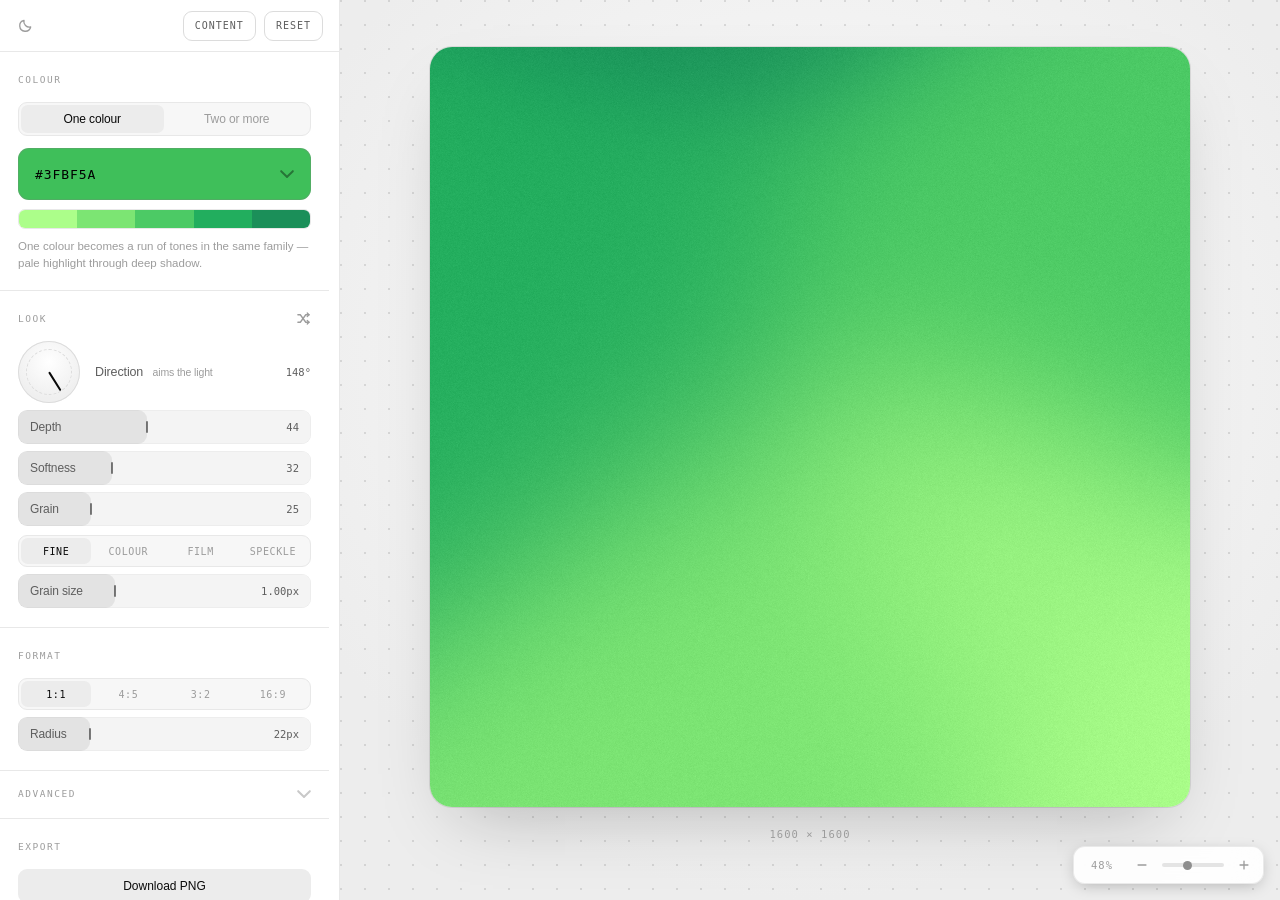
==== index.html @ c0a4ef9d "Add Gradient Studio v5, serve it from the site root DialKit-style control rows: label, value and tra" ====
<!doctype html>
<html lang="en">
<head>
<meta charset="utf-8">
<meta name="viewport" content="width=device-width, initial-scale=1.0">
<title>Gradient Studio</title>
<!-- the site root always opens the current build; the versioned files stay
     reachable by their own names so older links keep working -->
<link rel="canonical" href="./gradient-studio-v5.html">
<meta http-equiv="refresh" content="0; url=./gradient-studio-v5.html">
<script>location.replace('./gradient-studio-v5.html');</script>
<style>
  html,body{height:100%;margin:0;background:#060606;color:#8A8A8A;
    font:13px/1.5 ui-monospace,SFMono-Regular,Menlo,monospace}
  div{height:100%;display:flex;align-items:center;justify-content:center}
  a{color:#EDEDED}
</style>
</head>
<body>
  <div><p>Opening Gradient Studio — <a href="./gradient-studio-v5.html">continue</a></p></div>
</body>
</html>
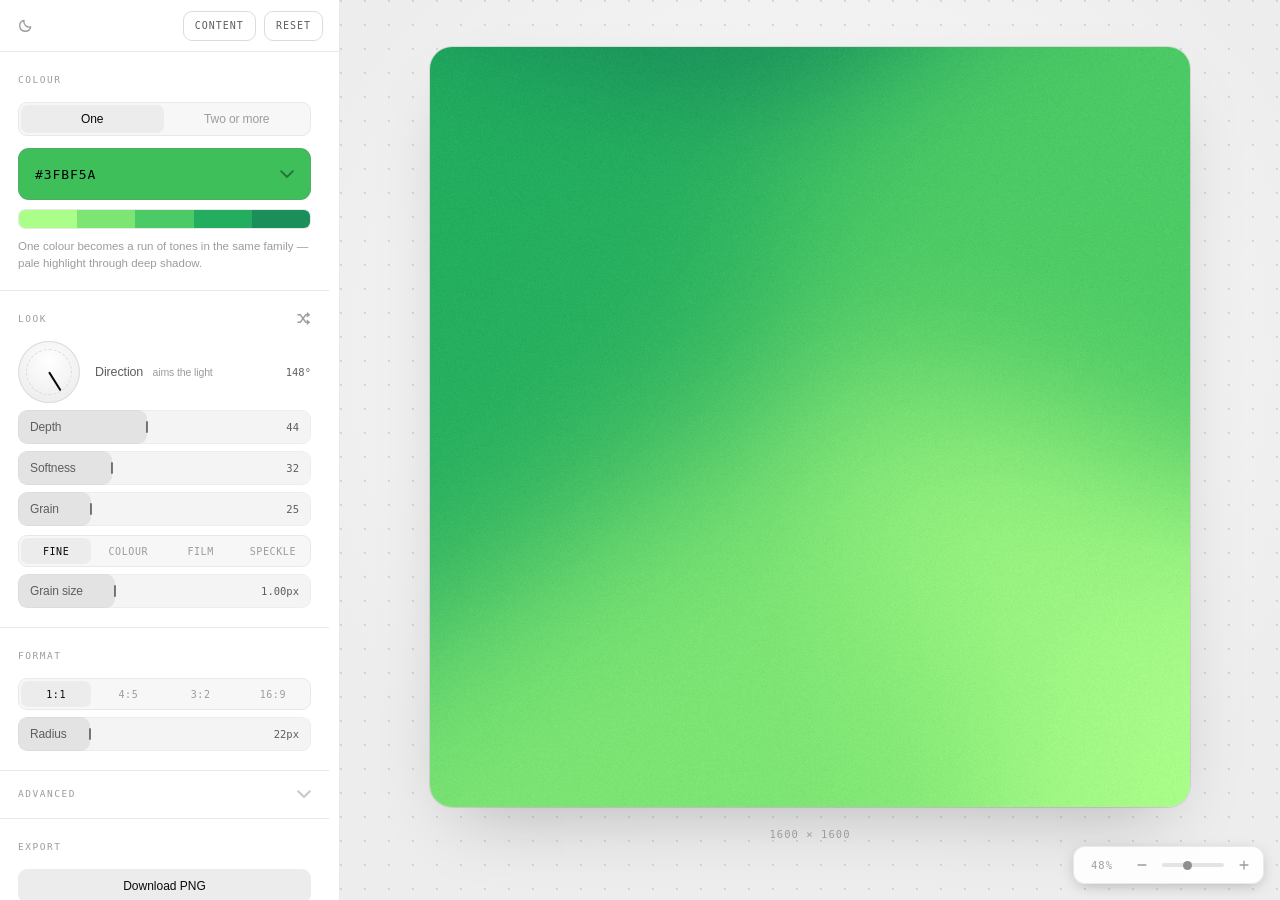
==== commit 259e6637: "Update Gradient Studio v5: smoother highlight, shorter labels The highlight colour now blends betwee" ====
--- a/index.html
+++ b/index.html
@@ -3,20 +3,1339 @@
 <head>
 <meta charset="utf-8">
 <meta name="viewport" content="width=device-width, initial-scale=1.0">
-<title>Gradient Studio</title>
-<!-- the site root always opens the current build; the versioned files stay
-     reachable by their own names so older links keep working -->
-<link rel="canonical" href="./gradient-studio-v5.html">
-<meta http-equiv="refresh" content="0; url=./gradient-studio-v5.html">
-<script>location.replace('./gradient-studio-v5.html');</script>
+<title>Gradient Studio v5</title>
 <style>
-  html,body{height:100%;margin:0;background:#060606;color:#8A8A8A;
-    font:13px/1.5 ui-monospace,SFMono-Regular,Menlo,monospace}
-  div{height:100%;display:flex;align-items:center;justify-content:center}
-  a{color:#EDEDED}
+@font-face { font-family: "Geist Mono"; src: url("fonts/geist-mono-latin-wght-normal.woff2") format("woff2"); font-weight: 100 900; font-style: normal; font-display: swap; }
+
+:root{
+  --bg:#060606; --panel:#0C0C0C; --panel-2:#111; --line:#1C1C1C; --line-2:#262626;
+  --ink:#EDEDED; --ink-2:#8A8A8A; --ink-3:#5A5A5A;
+  --hover:#151515; --seg-on:#232323; --sunk:#0E0E0E;
+  --track:#1E1E1E; --track-fill:#4A4A4A; --track-fill-hi:#666;
+  --stage:radial-gradient(60% 60% at 50% 40%,#0A0A0A,#060606);
+  --card-ring:rgba(255,255,255,.05); --card-shadow:0 40px 90px -30px rgba(0,0,0,.9);
+  --dial:radial-gradient(circle at 50% 34%,#191919,#0E0E0E 70%);
+  /* filled control rows — the whole row is the track */
+  --row:rgba(255,255,255,.045); --row-line:rgba(255,255,255,.06);
+  --row-fill:rgba(255,255,255,.085); --row-fill-hi:rgba(255,255,255,.125);
+  --row-tick:rgba(255,255,255,.55); --row-tick-hi:rgba(255,255,255,.78);
+  --dot:rgba(255,255,255,.075);
+  --pill:rgba(16,16,16,.82); --pill-line:rgba(255,255,255,.09);
+  --mono:"Geist Mono", ui-monospace, SFMono-Regular, Menlo, monospace;
+  --sans:-apple-system, BlinkMacSystemFont, "Inter", "Helvetica Neue", Arial, sans-serif;
+  --rail:340px;
+}
+:root[data-theme="light"]{
+  --bg:#F1F1F1; --panel:#FFF; --panel-2:#F7F7F7; --line:#E8E8E8; --line-2:#DCDCDC;
+  --ink:#0A0A0A; --ink-2:#5E5E5E; --ink-3:#9C9C9C;
+  --hover:#F2F2F2; --seg-on:#ECECEC; --sunk:#F7F7F7;
+  --track:#E4E4E4; --track-fill:#B4B4B4; --track-fill-hi:#8E8E8E;
+  --stage:radial-gradient(60% 60% at 50% 40%,#FBFBFB,#EDEDED);
+  --card-ring:rgba(0,0,0,.09); --card-shadow:0 30px 70px -28px rgba(0,0,0,.26);
+  --dial:radial-gradient(circle at 50% 34%,#FFF,#EFEFEF 70%);
+  --row:rgba(0,0,0,.045); --row-line:rgba(0,0,0,.055);
+  --row-fill:rgba(0,0,0,.07); --row-fill-hi:rgba(0,0,0,.10);
+  --row-tick:rgba(0,0,0,.5); --row-tick-hi:rgba(0,0,0,.72);
+  --dot:rgba(0,0,0,.11);
+  --pill:rgba(255,255,255,.9); --pill-line:rgba(0,0,0,.08);
+}
+*,*::before,*::after{box-sizing:border-box;margin:0;padding:0}
+html,body{height:100%}
+body{background:var(--bg);color:var(--ink);font-family:var(--sans);-webkit-font-smoothing:antialiased;overflow:hidden}
+button{font:inherit;color:inherit;background:none;border:none;cursor:pointer}
+input{font:inherit;color:inherit;background:none;border:none;outline:none}
+.off{display:none !important}
+
+.app{display:grid;grid-template-columns:var(--rail) 1fr;height:100vh}
+
+/* ── rail ── */
+.rail{background:var(--panel);border-right:1px solid var(--line);display:flex;flex-direction:column;min-height:0}
+/* the header is the utility bar: theme at the leading edge, actions at the
+   trailing one. Left padding is short by the icon button's own inset so the
+   glyph optically lines up with the 18px of the group headers below. */
+.rail-head{height:52px;flex:none;padding:0 16px 0 12px;border-bottom:1px solid var(--line);
+  display:flex;align-items:center;justify-content:space-between;gap:8px}
+.headacts{display:flex;align-items:center;gap:8px}
+/* the gutter is reserved whether or not the bar is there, so opening a picker
+   cannot resize the rail underneath the controls */
+.rail-body{overflow-y:auto;flex:1;min-height:0;scrollbar-gutter:stable;
+  scrollbar-width:thin;scrollbar-color:var(--line-2) transparent}
+.rail-body::-webkit-scrollbar{width:8px}
+.rail-body::-webkit-scrollbar-thumb{background:var(--line);border-radius:8px;border:2px solid var(--panel)}
+
+section.grp{border-bottom:1px solid var(--line);padding:17px 18px 19px}
+.grp-h{
+  font-family:var(--mono);font-size:9.5px;letter-spacing:.16em;text-transform:uppercase;color:var(--ink-3);
+  margin-bottom:13px;display:flex;align-items:center;justify-content:space-between;min-height:20px;
+}
+.hint{font-size:11.5px;line-height:1.45;color:var(--ink-3);margin-top:9px}
+
+.iconbtn{
+  width:26px;height:26px;border-radius:7px;display:grid;place-items:center;color:var(--ink-3);
+  transition:.15s;margin:-4px -5px -4px 0;
+}
+.iconbtn:hover{color:var(--ink);background:var(--hover)}
+.iconbtn svg{width:15px;height:15px}
+
+/* ── segmented ── */
+.seg{display:flex;background:var(--sunk);border:1px solid var(--line);border-radius:9px;padding:2px;gap:2px}
+.seg button{flex:1;height:28px;border-radius:7px;font-size:12px;color:var(--ink-3);transition:.14s;letter-spacing:-.01em}
+.seg button:hover{color:var(--ink-2)}
+.seg button[aria-pressed="true"]{background:var(--seg-on);color:var(--ink)}
+.seg.mono button{font-family:var(--mono);font-size:10px;letter-spacing:.06em;text-transform:uppercase;height:26px}
+
+/* ── colour tile + inline picker ── */
+.tiles{display:flex;flex-direction:column;gap:7px}
+.tilewrap{display:flex;flex-direction:column}
+.tile{
+  position:relative;height:52px;border-radius:11px;display:flex;align-items:center;
+  padding:0 8px 0 14px;gap:6px;cursor:pointer;
+  box-shadow:inset 0 0 0 1px rgba(127,127,127,.28);
+  transition:box-shadow .15s;
+}
+.tile:hover{box-shadow:inset 0 0 0 1px rgba(127,127,127,.55)}
+.tile input.hex{
+  font-family:var(--mono);font-size:13px;letter-spacing:.07em;text-transform:uppercase;
+  width:70px;flex:none;cursor:text;padding:4px 3px;border-radius:5px;
+}
+.tile input.hex:focus{background:rgba(127,127,127,.22)}
+.tile .spacer{flex:1;min-width:0;align-self:stretch}
+/* shared toggle: two bars that read as a chevron closed, a dash open */
+.chev{position:relative;width:20px;height:20px;flex:none;opacity:.55;transition:opacity .15s;pointer-events:none}
+.chev span{
+  display:block;position:absolute;top:9px;left:5px;width:10px;height:2px;
+  background:currentColor;border-radius:2px;
+  transition:transform .35s cubic-bezier(0.16,1,0.3,1), opacity .25s ease;
+}
+.chev span:nth-child(1){transform:translateX(-3px) rotate(45deg)}
+.chev span:nth-child(2){transform:translateX(3px) rotate(-45deg)}
+/* on a saturated chip the marker only needs to be found, not read — it sits
+   further in from the edge and carries less contrast than the one in the rail */
+.tile .chev{opacity:.38;margin-right:6px}
+.tile:hover .chev{opacity:.62}
+.advhead:hover .chev{opacity:.9}
+.tilewrap.open .chev span:nth-child(1),
+.advhead[aria-expanded="true"] .chev span:nth-child(1){transform:translateX(-3px) rotate(0deg)}
+.tilewrap.open .chev span:nth-child(2),
+.advhead[aria-expanded="true"] .chev span:nth-child(2){transform:translateX(3px) rotate(0deg)}
+.tile .kill{width:26px;height:26px;border-radius:7px;display:grid;place-items:center;font-size:15px;line-height:1;opacity:0;transition:.14s;background:rgba(0,0,0,.14)}
+.tile:hover .kill{opacity:.55}
+.tile .kill:hover{opacity:1;background:rgba(0,0,0,.3)}
+.tile.solo .kill{display:none}
+
+/* the panel slides down out from under the tile as the row opens */
+.pickwrap{display:grid;grid-template-rows:0fr;transition:grid-template-rows .28s cubic-bezier(.33,1,.68,1),margin-top .28s cubic-bezier(.33,1,.68,1)}
+.tilewrap.open .pickwrap{grid-template-rows:1fr;margin-top:3px}
+.pick{overflow:hidden;min-height:0}
+.pickinner{
+  border:1px solid var(--line);border-radius:11px;background:var(--sunk);padding:10px;
+  display:flex;flex-direction:column;gap:10px;
+  transform:translateY(-24px);opacity:0;
+  transition:transform .28s cubic-bezier(.33,1,.68,1),opacity .2s ease;
+}
+.tilewrap.open .pickinner{transform:translateY(0);opacity:1}
+.pad{position:relative;width:100%;height:112px;border-radius:8px;cursor:crosshair;touch-action:none;
+  box-shadow:inset 0 0 0 1px rgba(127,127,127,.2)}
+.pad .dot,.hue .dot{
+  position:absolute;width:13px;height:13px;border-radius:50%;pointer-events:none;
+  border:2px solid #fff;box-shadow:0 0 0 1px rgba(0,0,0,.45),0 1px 3px rgba(0,0,0,.4);
+  transform:translate(-50%,-50%);
+}
+.hue{position:relative;height:14px;border-radius:999px;cursor:ew-resize;touch-action:none;
+  box-shadow:inset 0 0 0 1px rgba(127,127,127,.25);
+  background:linear-gradient(to right,#F00,#FF0,#0F0,#0FF,#00F,#F0F,#F00)}
+.hue .dot{top:50%}
+.pickfoot{display:flex;gap:6px;align-items:center}
+.fld{
+  flex:1;min-width:0;display:flex;align-items:center;gap:4px;height:30px;padding:0 7px;
+  border:1px solid var(--line-2);border-radius:8px;background:var(--panel);
+  transition:border-color .15s,background .15s;cursor:text;
+}
+.fld:hover{border-color:var(--ink-3)}
+.fld:focus-within{border-color:var(--ink-2);background:var(--panel)}
+.fld b{font-family:var(--mono);font-size:9.5px;font-weight:400;color:var(--ink-3);flex:none}
+.fld input{font-family:var(--mono);font-size:11px;width:100%;min-width:0;text-align:right;font-variant-numeric:tabular-nums}
+.fld i{font-style:normal;font-family:var(--mono);font-size:9.5px;color:var(--ink-3);flex:none}
+.pickfoot .eyedrop{width:30px;height:30px;flex:none;border-radius:8px;border:1px solid var(--line-2);
+  display:grid;place-items:center;color:var(--ink-2);transition:.15s}
+.pickfoot .eyedrop:hover{color:var(--ink);background:var(--hover);border-color:var(--ink-3)}
+.pickfoot .eyedrop svg{width:15px;height:15px}
+
+.addbtn{height:38px;border-radius:10px;border:1px dashed var(--line-2);color:var(--ink-3);font-size:12px;transition:.15s;margin-top:7px;width:100%}
+.addbtn:hover{color:var(--ink);border-color:var(--ink-3);background:var(--hover)}
+.ramp{display:flex;height:20px;border-radius:7px;overflow:hidden;margin-top:9px;border:1px solid var(--line)}
+.ramp div{flex:1}
+
+/* label + value + track collapsed into one row: the whole row is the handle,
+   so the value is scrubbed wherever the pointer happens to land */
+.ctl{position:relative;display:flex;align-items:center;height:34px;margin-top:7px;
+  border-radius:9px;overflow:hidden;background:var(--row);
+  box-shadow:inset 0 0 0 .5px var(--row-line);
+  cursor:grab;user-select:none;touch-action:none;transition:background .15s}
+.ctl:active{cursor:grabbing}
+.ctl:focus-visible{outline:none;box-shadow:inset 0 0 0 1px var(--ink-3)}
+.ctl .fill{position:absolute;left:0;top:0;height:100%;border-radius:9px;
+  background:var(--row-fill);transition:background .15s}
+.ctl:hover .fill{background:var(--row-fill-hi)}
+/* the tick rides the leading edge of the fill but never leaves the row, so a
+   value sitting at either limit still reads as a position rather than absence */
+.ctl .tick{position:absolute;top:50%;width:2px;height:12px;border-radius:2px;
+  background:var(--row-tick);transform:translate(-50%,-50%);transition:background .15s}
+.ctl:hover .tick{background:var(--row-tick-hi)}
+.ctl .lab{position:absolute;inset:0;display:flex;align-items:center;justify-content:space-between;
+  gap:10px;padding:0 12px;pointer-events:none}
+.ctl-lab{font-size:12px;color:var(--ink-2);letter-spacing:-.01em;flex:1;min-width:0;
+  white-space:nowrap;overflow:hidden;text-overflow:ellipsis;transition:color .15s}
+.ctl:hover .ctl-lab{color:var(--ink)}
+.ctl-lab em{font-style:normal;font-size:10.5px;color:var(--ink-3);margin-left:6px}
+.ctl-val{font-family:var(--mono);font-size:10.5px;color:var(--ink-2);
+  font-variant-numeric:tabular-nums;flex:none;transition:color .15s}
+.ctl:hover .ctl-val{color:var(--ink)}
+
+/* the direction dial keeps a label row above it — same type, no track */
+.ctl-top{display:flex;justify-content:space-between;align-items:baseline;margin-bottom:6px;gap:10px}
+.dialmeta .ctl-lab{font-size:12.5px}
+
+/* ── dial ── */
+.dialrow{display:flex;gap:15px;align-items:center}
+.dial{width:62px;height:62px;flex:none;border-radius:50%;position:relative;cursor:grab;touch-action:none;
+  background:var(--dial);box-shadow:inset 0 0 0 1px var(--line-2)}
+.dial:active{cursor:grabbing}
+.dial .ind{position:absolute;left:50%;top:50%;width:2px;height:22px;background:var(--ink);border-radius:2px;transform-origin:50% 100%;margin-left:-1px;margin-top:-22px}
+.dial::after{content:"";position:absolute;inset:8px;border-radius:50%;border:1px dashed var(--line-2)}
+.dialmeta{flex:1;min-width:0}
+
+.btn{font-size:12px;height:34px;padding:0 13px;border-radius:9px;border:1px solid var(--line-2);
+  color:var(--ink-2);display:inline-flex;align-items:center;justify-content:center;gap:7px;transition:.15s}
+.btn:hover{color:var(--ink);border-color:var(--ink-3);background:var(--hover)}
+.btn.mono{font-family:var(--mono);font-size:10px;letter-spacing:.1em;text-transform:uppercase;height:30px;padding:0 11px}
+.btn.full{width:100%}
+.btn.primary{background:var(--seg-on);color:var(--ink);border-color:transparent}
+.btn.primary:hover{background:var(--line-2)}
+
+.advhead{display:flex;align-items:center;justify-content:space-between;width:100%;
+  font-family:var(--mono);font-size:9.5px;letter-spacing:.16em;text-transform:uppercase;color:var(--ink-3)}
+.advhead:hover{color:var(--ink-2)}
+.advhead .chev{margin:-6px -3px -6px 0}
+
+.seedrow{display:flex;gap:6px;margin-top:16px;align-items:center}
+.seedbox{flex:1;height:30px;border:1px solid var(--line);background:var(--sunk);border-radius:8px;display:flex;align-items:center;padding:0 10px;gap:8px}
+.seedbox label{font-family:var(--mono);font-size:9.5px;letter-spacing:.12em;color:var(--ink-3)}
+.seedbox input{font-family:var(--mono);font-size:11px;width:100%;min-width:0;font-variant-numeric:tabular-nums}
+.exportgrid{display:grid;grid-template-columns:1fr 1fr;gap:6px;margin-top:6px}
+
+/* ── stage ── */
+.stage{position:relative;display:flex;flex-direction:column;min-width:0;min-height:0}
+/* margin:auto centres the card while it fits and collapses to zero once it
+   doesn't — justify-content:center would strand the overflow out of reach */
+/* dot grid over the stage wash: it gives the card something to sit on, so a
+   pale gradient no longer floats in an empty field */
+.canvaswrap{flex:1;min-height:0;display:flex;overflow:auto;padding:36px 44px 44px;
+  background-image:radial-gradient(circle at 1px 1px,var(--dot) 1.4px,transparent 0),var(--stage);
+  background-size:24px 24px,auto}
+.canvasinner{margin:auto;display:flex;flex-direction:column;align-items:center;gap:16px}
+/* the hand only appears once there is somewhere to drag to */
+.canvaswrap.pannable{cursor:grab}
+.canvaswrap.grabbing{cursor:grabbing;user-select:none}
+.card{position:relative;container-type:inline-size;overflow:hidden;box-shadow:var(--card-shadow),0 0 0 1px var(--card-ring)}
+.card canvas{display:block;width:100%;height:100%}
+
+.sizebar{display:flex;align-items:center;gap:2px;height:22px}
+.sizedot{font-family:var(--mono);font-size:10.5px;color:var(--ink-3);opacity:.5}
+#zoomLab{cursor:pointer}
+.sizelab{
+  position:relative;font-family:var(--mono);font-size:10.5px;letter-spacing:.1em;color:var(--ink-3);
+  font-variant-numeric:tabular-nums;cursor:text;padding:3px 8px;border-radius:6px;user-select:none;
+  transition:color .15s,background .15s;
+}
+.sizelab:hover{color:var(--ink-2);background:var(--hover)}
+.sizelab::after{
+  content:attr(data-tip);position:absolute;left:50%;top:calc(100% + 7px);
+  transform:translateX(-50%) translateY(-4px);
+  background:var(--panel);border:1px solid var(--line-2);color:var(--ink-2);
+  font-size:9.5px;letter-spacing:.08em;text-transform:uppercase;white-space:nowrap;
+  padding:5px 9px;border-radius:7px;box-shadow:0 6px 18px rgba(0,0,0,.25);
+  opacity:0;pointer-events:none;transition:.16s;
+}
+.sizelab:hover::after{opacity:1;transform:translateX(-50%) translateY(0)}
+.sizeinput{
+  font-family:var(--mono);font-size:10.5px;letter-spacing:.1em;color:var(--ink);text-align:center;
+  background:var(--panel);border:1px solid var(--line-2);border-radius:6px;padding:3px 8px;width:150px;
+}
+/* tooltips on the pill open upward — below is off the bottom of the stage */
+.sizelab.up::after{top:auto;bottom:calc(100% + 7px);transform:translateX(-50%) translateY(4px)}
+.sizelab.up:hover::after{transform:translateX(-50%) translateY(0)}
+
+/* ── zoom pill ── */
+.zoombar{
+  position:absolute;right:16px;bottom:16px;z-index:10;
+  display:flex;align-items:center;gap:3px;height:38px;padding:0 5px;
+  border-radius:12px;border:1px solid var(--pill-line);background:var(--pill);
+  backdrop-filter:blur(14px);-webkit-backdrop-filter:blur(14px);
+  box-shadow:0 4px 16px -4px rgba(0,0,0,.28);
+}
+.zoombar button{
+  width:28px;height:28px;border-radius:8px;display:grid;place-items:center;
+  color:var(--ink-3);transition:.14s;
+}
+.zoombar button:hover{color:var(--ink);background:var(--hover)}
+.zoombar button svg{width:14px;height:14px}
+.zrange{
+  -webkit-appearance:none;appearance:none;width:62px;height:4px;margin:0 3px;
+  border-radius:999px;background:var(--track);cursor:pointer;
+}
+.zrange::-webkit-slider-thumb{-webkit-appearance:none;appearance:none;
+  width:9px;height:9px;border-radius:50%;background:var(--track-fill-hi);border:none;cursor:grab}
+.zrange:hover::-webkit-slider-thumb{background:var(--ink-2)}
+.zrange::-moz-range-thumb{width:9px;height:9px;border-radius:50%;
+  background:var(--track-fill-hi);border:none;cursor:grab}
+.zrange:hover::-moz-range-thumb{background:var(--ink-2)}
+.zoombar .sizelab{min-width:46px;text-align:center}
+
+.overlay{position:absolute;inset:0;padding:7.4%;display:flex;flex-direction:column;color:#000}
+.ov-eyebrow{font-size:clamp(9px,1.5cqw,15px);letter-spacing:.06em;text-transform:uppercase;font-weight:500}
+.ov-head{font-size:clamp(18px,4.3cqw,44px);line-height:1.09;letter-spacing:-.02em;font-weight:600;margin-top:.7em;max-width:88%}
+.ov-btn{margin-top:1.1em;align-self:flex-start;background:#000;color:#fff;border-radius:999px;padding:.62em 1.15em;font-size:clamp(11px,2.1cqw,21px);font-weight:600}
+.ov-glyph{margin-top:auto;width:16%;aspect-ratio:1}
+.ov-glyph svg{width:100%;height:100%;display:block}
+[contenteditable]{outline:none}
+[contenteditable]:focus{box-shadow:0 0 0 2px rgba(0,0,0,.25);border-radius:3px}
+
+.toast{position:fixed;bottom:22px;left:50%;transform:translateX(-50%) translateY(14px);
+  background:var(--panel);border:1px solid var(--line-2);color:var(--ink);font-family:var(--mono);font-size:10.5px;
+  letter-spacing:.06em;text-transform:uppercase;padding:9px 15px;border-radius:9px;opacity:0;
+  pointer-events:none;transition:.22s;z-index:50;box-shadow:0 8px 24px rgba(0,0,0,.3)}
+.toast.on{opacity:1;transform:translateX(-50%) translateY(0)}
 </style>
 </head>
 <body>
-  <div><p>Opening Gradient Studio — <a href="./gradient-studio-v5.html">continue</a></p></div>
+<div class="app">
+
+  <aside class="rail">
+    <div class="rail-head">
+      <button class="iconbtn" id="themeBtn" title="Light / dark" aria-label="Toggle theme"></button>
+      <div class="headacts">
+        <button class="btn mono" id="toggleContent" aria-pressed="false">Content</button>
+        <button class="btn mono" id="reset">Reset</button>
+      </div>
+    </div>
+
+    <div class="rail-body">
+
+      <section class="grp">
+        <div class="grp-h"><span>Colour</span></div>
+        <div class="seg" id="modeSeg">
+          <button data-v="single"   aria-pressed="true">One</button>
+          <button data-v="multi"    aria-pressed="false">Two or more</button>
+        </div>
+        <div class="tiles" style="margin-top:12px" id="tileHost"></div>
+        <button class="addbtn off" id="addColor">+ Add colour</button>
+        <div class="ramp off" id="ramp"></div>
+        <div class="hint" id="modeHint"></div>
+      </section>
+
+      <section class="grp">
+        <div class="grp-h">
+          <span>Look</span>
+          <button class="iconbtn" id="shuffle"
+            title="Shuffle — randomises the direction angle and the advanced arrangement settings only (scatter, highlight, distortion, seed). Your colours, depth, softness and grain are left alone. — R"
+            aria-label="Shuffle direction and advanced arrangement settings">
+            <svg viewBox="0 0 16 16" fill="none" stroke="currentColor" stroke-width="1.4" stroke-linecap="round" stroke-linejoin="round">
+              <path d="M2 4h2.6l5.8 8H14"/><path d="M2 12h2.6l5.8-8H14"/>
+              <path d="M12 2.2 13.8 4 12 5.8"/><path d="M12 10.2 13.8 12 12 13.8"/>
+            </svg>
+          </button>
+        </div>
+        <div class="dialrow">
+          <div class="dial" id="dial" tabindex="0" role="slider" aria-label="Direction" aria-valuemin="0" aria-valuemax="359"><div class="ind"></div></div>
+          <div class="dialmeta">
+            <div class="ctl-top" style="margin-bottom:0">
+              <span class="ctl-lab">Direction <em>aims the light</em></span>
+              <span class="ctl-val" id="angleVal"></span>
+            </div>
+          </div>
+        </div>
+        <div id="ctlLook"></div>
+        <div class="seg mono" id="grainSeg" style="margin-top:9px">
+          <button data-v="0" aria-pressed="true">Fine</button>
+          <button data-v="1" aria-pressed="false">Colour</button>
+          <button data-v="2" aria-pressed="false">Film</button>
+          <button data-v="3" aria-pressed="false">Speckle</button>
+        </div>
+        <div id="ctlGrain"></div>
+      </section>
+
+      <section class="grp">
+        <div class="grp-h"><span>Format</span></div>
+        <div class="seg mono" id="aspectSeg"></div>
+        <div id="ctlFmt"></div>
+      </section>
+
+      <section class="grp">
+        <button class="advhead" id="advToggle" aria-expanded="false"><span>Advanced</span>
+          <span class="chev"><span></span><span></span></span>
+        </button>
+        <div id="adv" class="off" style="margin-top:4px">
+          <div id="ctlAdvMix"></div>
+          <div id="ctlAdvSingle"></div>
+          <div id="ctlAdvComp"></div>
+          <div class="seedrow"><div class="seedbox"><label>SEED</label><input id="seed" type="text" inputmode="numeric"></div></div>
+        </div>
+      </section>
+
+      <section class="grp" style="border-bottom:none">
+        <div class="grp-h"><span>Export</span></div>
+        <button class="btn full primary" id="dlPng">Download PNG</button>
+        <div class="exportgrid">
+          <button class="btn mono" id="copyCss">Copy CSS</button>
+          <button class="btn mono" id="copyHex">Copy colours</button>
+        </div>
+      </section>
+
+    </div>
+  </aside>
+
+  <main class="stage" id="stage">
+    <div class="canvaswrap" id="wrap">
+     <div class="canvasinner">
+      <div class="card" id="card">
+        <canvas id="gl"></canvas>
+        <div class="overlay off" id="overlay">
+          <div class="ov-eyebrow" contenteditable>No hidden fees</div>
+          <div class="ov-head" contenteditable>Skip the monthly fees, hidden fees, and minimum balance requirements.</div>
+          <button class="ov-btn" contenteditable>Save on fees</button>
+          <div class="ov-glyph">
+            <svg viewBox="0 0 100 100" fill="none" stroke="currentColor" stroke-width="9">
+              <ellipse cx="50" cy="50" rx="27" ry="36"/><line x1="16" y1="92" x2="84" y2="8"/>
+            </svg>
+          </div>
+        </div>
+      </div>
+      <div class="sizebar">
+        <span class="sizelab" id="sizeLab" data-tip="Double-click to edit values"></span>
+      </div>
+     </div>
+    </div>
+
+    <!-- the readout leads so its hover tip stays clear of the viewport edge:
+         centred on the trailing item it would be clipped by the window -->
+    <div class="zoombar">
+      <span class="sizelab up" id="zoomLab" data-tip="Click to fit — double-click for 100%"></span>
+      <button id="zOut" aria-label="Zoom out" title="Zoom out">
+        <svg viewBox="0 0 16 16" fill="none" stroke="currentColor" stroke-width="1.5" stroke-linecap="round"><path d="M3.5 8h9"/></svg>
+      </button>
+      <input class="zrange" id="zRange" type="range" min="0" max="1" step="0.001" aria-label="Zoom level">
+      <button id="zIn" aria-label="Zoom in" title="Zoom in">
+        <svg viewBox="0 0 16 16" fill="none" stroke="currentColor" stroke-width="1.5" stroke-linecap="round"><path d="M3.5 8h9M8 3.5v9"/></svg>
+      </button>
+    </div>
+  </main>
+</div>
+<div class="toast" id="toast"></div>
+
+<script>
+/* ══════════════════════════════════════════════════════════════
+   COLOUR CORE — sRGB ⇄ linear ⇄ Oklab ⇄ OKLCH, gamut-safe
+   ══════════════════════════════════════════════════════════════ */
+const clamp=(v,a=0,b=1)=>v<a?a:v>b?b:v, D=Math.PI/180;
+function hex2rgb(h){
+  h=(h||'').trim().replace(/^#/,'');
+  if(h.length===3) h=h.split('').map(c=>c+c).join('');
+  if(!/^[0-9a-fA-F]{6}$/.test(h)) return null;
+  const n=parseInt(h,16); return [(n>>16&255)/255,(n>>8&255)/255,(n&255)/255];
+}
+const rgb2hex=c=>'#'+c.map(v=>Math.round(clamp(v)*255).toString(16).padStart(2,'0')).join('').toUpperCase();
+const s2l=c=>c<=0.04045?c/12.92:Math.pow((c+0.055)/1.055,2.4);
+const l2s=c=>c<=0.0031308?c*12.92:1.055*Math.pow(c,1/2.4)-0.055;
+function lin2oklab(r,g,b){
+  const l=Math.cbrt(0.4122214708*r+0.5363325363*g+0.0514459929*b);
+  const m=Math.cbrt(0.2119034982*r+0.6806995451*g+0.1073969566*b);
+  const s=Math.cbrt(0.0883024619*r+0.2817188376*g+0.6299787005*b);
+  return [0.2104542553*l+0.7936177850*m-0.0040720468*s,
+          1.9779984951*l-2.4285922050*m+0.4505937099*s,
+          0.0259040371*l+0.7827717662*m-0.8086757660*s];
+}
+function oklab2lin(L,a,b){
+  let l=L+0.3963377774*a+0.2158037573*b, m=L-0.1055613458*a-0.0638541728*b, s=L-0.0894841775*a-1.2914855480*b;
+  l=l*l*l; m=m*m*m; s=s*s*s;
+  return [ 4.0767416621*l-3.3077115913*m+0.2309699292*s,
+          -1.2684380046*l+2.6097574011*m-0.3413193965*s,
+          -0.0041960863*l-0.7034186147*m+1.7076147010*s];
+}
+const inG=(c,e=1e-4)=>c[0]>=-e&&c[0]<=1+e&&c[1]>=-e&&c[1]<=1+e&&c[2]>=-e&&c[2]<=1+e;
+function hex2lch(hex){
+  const rgb=hex2rgb(hex); if(!rgb) return null;
+  const [L,a,b]=lin2oklab(...rgb.map(s2l));
+  return {L,C:Math.hypot(a,b),H:(Math.atan2(b,a)/D+360)%360};
+}
+const lchLin=(L,C,H)=>oklab2lin(L,C*Math.cos(H*D),C*Math.sin(H*D));
+function maxC(L,H){
+  let lo=0,hi=0.42; if(inG(lchLin(L,hi,H))) return hi;
+  for(let i=0;i<22;i++){const m=(lo+hi)/2; inG(lchLin(L,m,H))?lo=m:hi=m;}
+  return lo;
+}
+function lch2hex(L,C,H){
+  L=clamp(L,0,1); let lin=lchLin(L,C,H);
+  if(!inG(lin)){ C=Math.min(C,maxC(L,H)); lin=lchLin(L,C,H); }
+  return {hex:rgb2hex(lin.map(l2s)),L,C,H:(H%360+360)%360};
+}
+
+/* ══════════════════════════════════════════════════════════════
+   COLOUR GENERATION
+   ══════════════════════════════════════════════════════════════ */
+function buildFamily(base,{tones,range,hueShift}){
+  const out=[], hi=clamp(base.L+range*0.60,0.06,0.975), lo=clamp(base.L-range*0.40,0.06,0.975);
+  for(let i=0;i<tones;i++){
+    const t=tones===1?0.5:i/(tones-1);
+    const L=hi+(lo-hi)*t, H=base.H+hueShift*(0.5-t)*2;
+    /* riding a fraction of the gamut ceiling is what gives a chalky highlight
+       and a dense shadow instead of a flat tint ramp */
+    out.push(lch2hex(L,Math.min(base.C,maxC(L,H)*0.94),H));
+  }
+  return out;
+}
+function buildPalette(cols,{depth}){
+  const n=cols.length;
+  return cols.map((c,i)=>{
+    const t=n===1?0.5:i/(n-1);
+    const L=clamp(c.L+(0.5-t)*2*depth*0.20,0.06,0.975);
+    return lch2hex(L,Math.min(c.C,maxC(L,c.H)*0.98),c.H);
+  });
+}
+
+/* ══════════════════════════════════════════════════════════════
+   LAYOUT
+   ══════════════════════════════════════════════════════════════ */
+function mulberry32(a){return function(){a|=0;a=a+0x6D2B79F5|0;let t=Math.imul(a^a>>>15,1|a);t=t+Math.imul(t^t>>>7,61|t)^t;return((t^t>>>14)>>>0)/4294967296}}
+function layout(stops,o){
+  const rnd=mulberry32((o.seed|0)+1), n=stops.length;
+  const a=(o.direction-90)*D, ca=Math.cos(a), sa=Math.sin(a);
+  const place=(u,v)=>({x:0.5+(u*ca-v*sa)*0.70, y:0.5+(u*sa+v*ca)*0.70});
+  const pts=[];
+  for(let i=0;i<n;i++){
+    const t=n===1?0.5:i/(n-1);
+    /* along the flow axis — the dial points at the light end; ends run past
+       the frame so they own the corners */
+    const u=(0.5-t)*1.62+(rnd()-0.5)*0.22*o.scatter;
+    /* zig-zag across it — this is what turns a linear ramp into a mesh */
+    const v=(i%2?1:-1)*(0.14+0.50*rnd())*o.scatter;
+    pts.push({...place(u,v), sig:o.spread*(0.60+0.40*rnd())*(1.05/Math.sqrt(n)+0.30), gain:1, lch:stops[i]});
+  }
+  if(o.bloom>0.001){                    /* soft hot-spot of the lightest tone */
+    /* this used to take the colour of whichever stop was lightest — a discrete
+       argmax. Depth drives the stops' lightness in opposite directions, so two
+       colours of similar lightness swap places partway along the slider and the
+       highlight snapped from one hue to the other in a single step. Weighting
+       the stops by lightness hands over gradually instead. The falloff is set
+       so only stops within roughly 0.05 of the leader get a real say. */
+    /* finite support, not an exponential: a stop more than BLOOM_TIE below the
+       leader contributes exactly nothing, so every palette with a clear
+       lightest tone renders bit-identically to before. Only a genuine near-tie
+       — the situation that used to snap — mixes at all. */
+    const BLOOM_TIE=0.08;
+    let hi=stops[0].L; stops.forEach(s=>{ if(s.L>hi) hi=s.L; });
+    let wsum=0,L=0,C=0,dx=0,dy=0;
+    stops.forEach(s=>{
+      const u=Math.min((hi-s.L)/BLOOM_TIE,1), w=(1-u)*(1-u);
+      if(w<=0) return;
+      wsum+=w; L+=w*s.L; C+=w*s.C; dx+=w*Math.cos(s.H*D); dy+=w*Math.sin(s.H*D);
+    });
+    L/=wsum; C/=wsum; dx/=wsum; dy/=wsum;
+    /* mean chroma magnitude with the mean hue DIRECTION, rather than a straight
+       Oklab average: blending two hues component-wise would sink the highlight
+       toward grey exactly at the handover, which is the moment it is most seen */
+    const dl=Math.hypot(dx,dy);
+    const H=dl>1e-6?(Math.atan2(dy,dx)/D+360)%360:stops[0].H;
+    pts.push({...place(0.10+0.34*rnd(),(rnd()*2-1)*0.42), sig:o.spread*(0.34+0.14*rnd()), gain:o.bloom*1.7, lch:{L,C,H}});
+  }
+  return pts;
+}
+
+/* ══════════════════════════════════════════════════════════════
+   WEBGL
+   ══════════════════════════════════════════════════════════════ */
+const MAXP=12;
+const VS=`attribute vec2 p;varying vec2 vUv;void main(){vUv=p*0.5+0.5;gl_Position=vec4(p,0.,1.);}`;
+const FS=`
+precision highp float;
+varying vec2 vUv;
+uniform vec3  uLab[${MAXP}];
+uniform vec2  uPos[${MAXP}];
+uniform float uSig[${MAXP}];
+uniform float uGain[${MAXP}];
+uniform int   uCount;
+uniform float uAspect,uPreserve,uWarp,uFall,uSeed,uGrain;
+uniform float uGrainSize,uGrainType,uOutScale,uSuper;
+
+float hash21(vec2 p){ p=fract(p*vec2(123.34,456.21)); p+=dot(p,p+45.32); return fract(p.x*p.y); }
+/* the old hash multiplied x by y, which lays faint diagonals through the field
+   once the grain is fine enough to see. This one (Hoskins) has no such axis. */
+float hash13(vec3 p3){
+  p3=fract(p3*0.1031);
+  p3+=dot(p3,p3.zyx+31.32);
+  return fract((p3.x+p3.y)*p3.z);
+}
+/* three uniforms summed make a bell curve. Uniform noise fires every value
+   equally often and reads as television static; a bell spends most of its time
+   near zero and only occasionally throws a strong speck — which is what film
+   grain and Photoshop's gaussian noise actually look like. */
+float gcell(vec2 p,float ch){
+  float s=ch+uSeed*7.31;
+  return (hash13(vec3(p,s))+hash13(vec3(p,s+19.7))+hash13(vec3(p,s+53.3))-1.5)*0.5774;
+}
+/* above one pixel the grain must grow as soft clumps, never as hard squares —
+   floor() alone is what produced the fat blocks */
+float gsmooth(vec2 p,float ch){
+  vec2 i=floor(p),f=fract(p),u=f*f*(3.0-2.0*f);
+  return mix(mix(gcell(i,ch),          gcell(i+vec2(1,0),ch),u.x),
+             mix(gcell(i+vec2(0,1),ch),gcell(i+vec2(1,1),ch),u.x),u.y)*1.72;
+}
+/* at or below one export pixel the cells are crisp; above it they blend into
+   clumps. The crossfade matters because the size slider is scrubbed by hand —
+   a hard switch at 1px pops as the pointer crosses it */
+float gsample(vec2 opx,float ch){
+  float sz=max(uGrainSize,0.001);
+  /* below one pixel the grain is finer than the image can hold. Point-sampling
+     it would keep full strength and simply relabel the same static, so the
+     whole sub-pixel half of the slider would do nothing to the exported PNG.
+     Averaging it over the pixel is what a real downsample does, and averaging
+     1/sz² independent cells scales the amplitude by sz — so the range reads as
+     "finer therefore quieter" and the preview keeps telling the truth. */
+  if(sz<1.0) return gcell(floor(opx),ch)*sz;
+  vec2 p=opx/sz;
+  return mix(gcell(floor(p),ch),gsmooth(p,ch),smoothstep(1.0,1.6,sz));
+}
+/* when the preview is minified one fragment covers several export pixels, so
+   the footprint is averaged rather than point-sampled: the same reason a
+   downscaled photo looks smooth instead of crawling */
+float grainAt(vec2 opx,float ch){
+  if(uSuper>0.5){
+    float o=uOutScale*0.25;
+    return (gsample(opx+vec2(-o,-o),ch)+gsample(opx+vec2(o,-o),ch)
+           +gsample(opx+vec2(-o, o),ch)+gsample(opx+vec2(o, o),ch))*0.25;
+  }
+  return gsample(opx,ch);
+}
+float vnoise(vec2 p){
+  vec2 i=floor(p),f=fract(p); vec2 u=f*f*(3.0-2.0*f);
+  return mix(mix(hash21(i),hash21(i+vec2(1,0)),u.x),mix(hash21(i+vec2(0,1)),hash21(i+vec2(1,1)),u.x),u.y);
+}
+vec3 oklab2lin(vec3 c){
+  float l=c.x+0.3963377774*c.y+0.2158037573*c.z;
+  float m=c.x-0.1055613458*c.y-0.0638541728*c.z;
+  float s=c.x-0.0894841775*c.y-1.2914855480*c.z;
+  l=l*l*l; m=m*m*m; s=s*s*s;
+  return vec3( 4.0767416621*l-3.3077115913*m+0.2309699292*s,
+              -1.2684380046*l+2.6097574011*m-0.3413193965*s,
+              -0.0041960863*l-0.7034186147*m+1.7076147010*s);
+}
+bool inG(vec3 c){ return all(greaterThanEqual(c,vec3(-0.0015)))&&all(lessThanEqual(c,vec3(1.0015))); }
+vec3 lin2srgb(vec3 c){ c=clamp(c,0.0,1.0); return mix(c*12.92,1.055*pow(c,vec3(1.0/2.4))-0.055,step(vec3(0.0031308),c)); }
+
+void main(){
+  vec2 uv=vUv;
+  if(uWarp>0.0001){
+    uv+=(vec2(vnoise(uv*2.05+uSeed*3.71),vnoise(uv*2.35+uSeed*1.93+19.7))-0.5)*uWarp;
+  }
+  vec2 p=vec2(uv.x*uAspect,uv.y);
+  float wsum=0.0,Lsum=0.0,Csum=0.0; vec2 absum=vec2(0.0),dirsum=vec2(0.0);
+  for(int i=0;i<${MAXP};i++){
+    if(i>=uCount) break;
+    vec2 d=p-vec2(uPos[i].x*uAspect,uPos[i].y);
+    float dd=dot(d,d)/max(uSig[i]*uSig[i],1e-5);
+    float w=(exp(-dd*uFall)+0.0012/(dd+0.02))*uGain[i];
+    vec2 ab=uLab[i].yz; float C=length(ab);
+    wsum+=w; Lsum+=w*uLab[i].x; absum+=w*ab; Csum+=w*C;
+    dirsum+= C>1e-5 ? w*(ab/C) : vec2(0.0);
+  }
+  float L=Lsum/wsum; vec2 abLin=absum/wsum; float Cmean=Csum/wsum;
+  vec2 dsum=dirsum/wsum; float dl=length(dsum);
+  /* chroma-preserving branch: keep the weighted hue direction but restore the
+     mean chroma, so a blend between hues never sinks toward grey. Only true
+     opposites (dl→0) are allowed to desaturate, and softly. */
+  vec2 abKeep = dl>1e-4 ? (dsum/dl)*Cmean*smoothstep(0.0,0.34,dl) : abLin;
+  vec2 ab=mix(abLin,abKeep,uPreserve);
+
+  vec3 lin=oklab2lin(vec3(L,ab));
+  if(!inG(lin)){                       /* gamut map by chroma, never hue-clip */
+    float lo=0.0,hi=1.0;
+    for(int k=0;k<12;k++){ float m=(lo+hi)*0.5; if(inG(oklab2lin(vec3(L,ab*m)))) lo=m; else hi=m; }
+    lin=oklab2lin(vec3(L,ab*lo));
+  }
+  vec3 col=lin2srgb(lin);
+  if(uGrain>0.0001){
+    /* grain is measured in EXPORTED pixels, not preview pixels: a 1px grain is
+       one pixel of the saved PNG no matter what the card is showing */
+    vec2 opx=gl_FragCoord.xy*uOutScale;
+    vec3 g;
+    if(uGrainType<0.5){                    /* fine — monochrome, one channel */
+      g=vec3(grainAt(opx,0.0));
+    }else if(uGrainType<1.5){              /* colour — three independent draws */
+      g=vec3(grainAt(opx,0.0),grainAt(opx,71.0),grainAt(opx,137.0));
+    }else if(uGrainType<2.5){              /* film — clumps, plus emulsion falloff */
+      float f=grainAt(opx,0.0)*0.74+grainAt(opx*2.31,29.0)*0.26;
+      float lum=dot(col,vec3(0.2126,0.7152,0.0722));
+      /* silver sits thickest in the midtones — grain that ignores this eats the
+         shadows and dirties the highlights */
+      g=vec3(f*mix(0.30,1.0,clamp(4.0*lum*(1.0-lum),0.0,1.0)));
+    }else{                                 /* speckle — only the tail survives */
+      float s=grainAt(opx,0.0);
+      g=vec3(sign(s)*smoothstep(0.34,0.78,abs(s))*2.1);
+    }
+    col+=g*uGrain;
+  }
+  col+=(hash13(vec3(gl_FragCoord.xy,uSeed))-0.5)/255.0;   /* kill 8-bit banding */
+  gl_FragColor=vec4(clamp(col,0.0,1.0),1.0);
+}`;
+
+const cv=document.getElementById('gl');
+const gl=cv.getContext('webgl',{preserveDrawingBuffer:true,antialias:false,alpha:false});
+let U={};
+(function initGL(){
+  const sh=(t,src)=>{const s=gl.createShader(t);gl.shaderSource(s,src);gl.compileShader(s);
+    if(!gl.getShaderParameter(s,gl.COMPILE_STATUS))throw new Error(gl.getShaderInfoLog(s));return s;};
+  const prog=gl.createProgram();
+  gl.attachShader(prog,sh(gl.VERTEX_SHADER,VS));
+  gl.attachShader(prog,sh(gl.FRAGMENT_SHADER,FS));
+  gl.linkProgram(prog); gl.useProgram(prog);
+  gl.bindBuffer(gl.ARRAY_BUFFER,gl.createBuffer());
+  gl.bufferData(gl.ARRAY_BUFFER,new Float32Array([-1,-1,3,-1,-1,3]),gl.STATIC_DRAW);
+  const loc=gl.getAttribLocation(prog,'p');
+  gl.enableVertexAttribArray(loc); gl.vertexAttribPointer(loc,2,gl.FLOAT,false,0,0);
+  ['uLab','uPos','uSig','uGain'].forEach(n=>U[n]=gl.getUniformLocation(prog,n+'[0]'));
+  ['uCount','uAspect','uPreserve','uWarp','uFall','uSeed','uGrain',
+   'uGrainSize','uGrainType','uOutScale','uSuper'].forEach(n=>U[n]=gl.getUniformLocation(prog,n));
+})();
+/* what this device can actually draw into — 16384 on desktop, 4096 on plenty
+   of older and mobile GPUs */
+const MAXBUF=Math.min(gl.getParameter(gl.MAX_TEXTURE_SIZE),gl.getParameter(gl.MAX_VIEWPORT_DIMS)[0]);
+
+/* ══════════════════════════════════════════════════════════════
+   STATE
+   ══════════════════════════════════════════════════════════════ */
+const DEFAULTS={
+  mode:'single',
+  colors:['#3FBF5A'],
+  depth:0.44, softness:0.32, grain:0.25,
+  direction:148, seed:7412,
+  outW:1600, outH:1600, radius:22, zoom:1,
+  vivid:0.85, tones:5, hueShift:-10,
+  scatter:0.8, warp:0.10, bloom:0.55,
+  grainType:0, grainSize:1
+};
+let S=structuredClone(DEFAULTS), STOPS=[], PTS=[];
+const spreadOf  = s => 0.30+0.78*s;
+const falloffOf = s => 2.30-1.62*s;
+
+/* ══════════════════════════════════════════════════════════════
+   THEME
+   ══════════════════════════════════════════════════════════════ */
+const ICON_SUN=`<svg viewBox="0 0 16 16" fill="none" stroke="currentColor" stroke-width="1.4" stroke-linecap="round">
+  <circle cx="8" cy="8" r="3.1"/><path d="M8 1v1.6M8 13.4V15M15 8h-1.6M2.6 8H1M12.9 3.1l-1.1 1.1M4.2 11.8l-1.1 1.1M12.9 12.9l-1.1-1.1M4.2 4.2 3.1 3.1"/></svg>`;
+const ICON_MOON=`<svg viewBox="0 0 16 16" fill="none" stroke="currentColor" stroke-width="1.4" stroke-linecap="round" stroke-linejoin="round">
+  <path d="M13.5 9.6A5.9 5.9 0 0 1 6.4 2.5a5.9 5.9 0 1 0 7.1 7.1Z"/></svg>`;
+const themeBtn=document.getElementById('themeBtn');
+function setTheme(t){
+  document.documentElement.dataset.theme=t;
+  themeBtn.innerHTML = t==='light' ? ICON_MOON : ICON_SUN;
+  try{ localStorage.setItem('gs-theme',t); }catch(e){}
+}
+themeBtn.addEventListener('click',()=>setTheme(document.documentElement.dataset.theme==='light'?'dark':'light'));
+(function(){
+  let t=null; try{ t=localStorage.getItem('gs-theme'); }catch(e){}
+  setTheme(t || (matchMedia('(prefers-color-scheme: light)').matches?'light':'dark'));
+})();
+
+/* ══════════════════════════════════════════════════════════════
+   SLIDERS — label and explainer share one line
+   ══════════════════════════════════════════════════════════════ */
+const pc=v=>Math.round(v*100);
+const SPECS={
+  ctlLook:[
+    {k:'depth',    l:'Depth',    hint:'light to dark',   min:0,max:1,step:.01,f:pc},
+    {k:'softness', l:'Softness', hint:'zones to wash',   min:0,max:1,step:.01,f:pc},
+    {k:'grain',    l:'Grain',                            min:0,max:1,step:.01,f:pc}
+  ],
+  ctlGrain:[
+    {k:'grainSize',l:'Grain size',hint:'in exported pixels', min:0.01,max:3,step:.01,
+     f:v=>v.toFixed(2)+'px'}
+  ],
+  ctlFmt:[
+    {k:'radius',   l:'Radius',                           min:0,max:90,step:1,f:v=>v+'px'}
+  ],
+  ctlAdvMix:[
+    {k:'vivid',    l:'Vivid mix', hint:'no grey midpoints', min:0,max:1,step:.01,f:pc}
+  ],
+  ctlAdvSingle:[
+    {k:'tones',    l:'Tones',                            min:2,max:7,step:1,f:v=>v},
+    {k:'hueShift', l:'Hue shift', hint:'across the run',  min:-45,max:45,step:1,f:v=>(v>0?'+':'')+v+'°'}
+  ],
+  ctlAdvComp:[
+    {k:'scatter',  l:'Scatter',   hint:'0 = straight ramp', min:0,max:1.6,step:.01,f:v=>pc(v/1.6)},
+    {k:'bloom',    l:'Highlight', hint:'glow of lightest',  min:0,max:1.4,step:.01,f:v=>pc(v/1.4)},
+    {k:'warp',     l:'Distortion',                          min:0,max:0.4,step:.005,f:v=>pc(v/0.4)}
+  ]
+};
+const SLIDERS={};
+function makeSlider(sp,host){
+  const el=document.createElement('div');
+  el.className='ctl';
+  el.tabIndex=0;
+  el.setAttribute('role','slider');
+  el.setAttribute('aria-label',sp.l);
+  el.setAttribute('aria-valuemin',sp.min);
+  el.setAttribute('aria-valuemax',sp.max);
+  /* the hint moves to the tooltip: in a 34px row it lengthened the label until
+     the value tick struck through it */
+  if(sp.hint) el.title=`${sp.l} — ${sp.hint}`;
+  el.innerHTML=`<div class="fill"></div><div class="tick"></div>
+    <div class="lab">
+      <span class="ctl-lab">${sp.l}</span>
+      <span class="ctl-val"></span>
+    </div>`;
+  host.appendChild(el);
+  const track=el,fill=el.querySelector('.fill'),
+        tick=el.querySelector('.tick'),val=el.querySelector('.ctl-val');
+  function paint(){
+    const t=clamp((S[sp.k]-sp.min)/(sp.max-sp.min));
+    fill.style.width=(t*100)+'%';
+    /* the clamp keeps the marker inside the row at both ends — at 0 it reads as
+       "sitting at the floor", not as a missing control */
+    tick.style.left=`clamp(8px, ${(t*100).toFixed(3)}%, calc(100% - 8px))`;
+    val.textContent=sp.f(S[sp.k]);
+    el.setAttribute('aria-valuenow',S[sp.k]);
+  }
+  function set(t){
+    let v=sp.min+clamp(t)*(sp.max-sp.min);
+    v=Math.round(Math.round(v/sp.step)*sp.step*1e6)/1e6;
+    if(v!==S[sp.k]){ S[sp.k]=v; paint(); build(); }
+  }
+  let drag=false;
+  const fromX=e=>{const r=track.getBoundingClientRect();return (e.clientX-r.left)/r.width;};
+  track.addEventListener('pointerdown',e=>{drag=true;track.setPointerCapture(e.pointerId);set(fromX(e));});
+  track.addEventListener('pointermove',e=>{if(drag)set(fromX(e));});
+  track.addEventListener('pointerup',e=>{drag=false;track.releasePointerCapture(e.pointerId);});
+  track.addEventListener('keydown',e=>{
+    const d=e.key==='ArrowLeft'?-1:e.key==='ArrowRight'?1:0; if(!d)return; e.preventDefault();
+    S[sp.k]=clamp(Math.round((S[sp.k]+d*sp.step*(e.shiftKey?.2:1))*1e6)/1e6,sp.min,sp.max);
+    paint(); build();
+  });
+  el._paint=paint; paint(); SLIDERS[sp.k]=el;
+}
+for(const [host,list] of Object.entries(SPECS)){
+  const h=document.getElementById(host); list.forEach(sp=>makeSlider(sp,h));
+}
+
+/* ── dial ── */
+const dial=document.getElementById('dial'), ind=dial.querySelector('.ind');
+function paintDial(){
+  ind.style.transform=`rotate(${S.direction}deg)`;
+  document.getElementById('angleVal').textContent=Math.round(S.direction)+'°';
+  dial.setAttribute('aria-valuenow',Math.round(S.direction));
+}
+function dialFrom(e,shift){
+  const r=dial.getBoundingClientRect();
+  let a=(Math.atan2(e.clientY-(r.top+r.height/2),e.clientX-(r.left+r.width/2))/D+90+360)%360;
+  if(shift) a=Math.round(a/15)*15%360;
+  S.direction=Math.round(a); paintDial(); build();
+}
+let dDrag=false;
+dial.addEventListener('pointerdown',e=>{dDrag=true;dial.setPointerCapture(e.pointerId);dialFrom(e,e.shiftKey);});
+dial.addEventListener('pointermove',e=>{if(dDrag)dialFrom(e,e.shiftKey);});
+dial.addEventListener('pointerup',e=>{dDrag=false;dial.releasePointerCapture(e.pointerId);});
+dial.addEventListener('keydown',e=>{
+  const d=e.key==='ArrowLeft'?-1:e.key==='ArrowRight'?1:0; if(!d)return; e.preventDefault();
+  S.direction=(S.direction+d*(e.shiftKey?15:1)+360)%360; paintDial(); build();
+});
+
+/* ══════════════════════════════════════════════════════════════
+   COLOUR TILES — the swatch is the picker; it opens in place
+   ══════════════════════════════════════════════════════════════ */
+/* the picker itself speaks HSB — the familiar hue / saturation / brightness of
+   every design tool. Oklab is for blending, not for choosing. */
+function rgb2hsv([r,g,b]){
+  const mx=Math.max(r,g,b), mn=Math.min(r,g,b), d=mx-mn;
+  let h=0;
+  if(d) h=60*(mx===r ? ((g-b)/d+(g<b?6:0)) : mx===g ? ((b-r)/d+2) : ((r-g)/d+4));
+  return {h, s: mx?d/mx:0, v: mx};
+}
+function hsv2rgb(h,s,v){
+  h=((h%360)+360)%360;
+  const c=v*s, x=c*(1-Math.abs((h/60)%2-1)), m=v-c;
+  const t=[[c,x,0],[x,c,0],[0,c,x],[0,x,c],[x,0,c],[c,0,x]][Math.floor(h/60)%6];
+  return [t[0]+m,t[1]+m,t[2]+m];
+}
+/* the Photoshop pipette: fat bulb up-right, hairline point down-left */
+const ICON_DROP=`<svg viewBox="0 0 16 16" fill="currentColor" aria-hidden="true">
+  <g transform="rotate(-45 8 8)">
+    <rect x="5.9" y="1.3" width="4.2" height="3.9" rx="1.5"/>
+    <rect x="6.7" y="4.6" width="2.6" height="5.7"/>
+    <path d="M6.7 10.1h2.6L8 14.7 6.7 10.1Z"/>
+  </g></svg>`;
+
+const tileHost=document.getElementById('tileHost');
+let openIdx=-1;
+function setOpen(idx){
+  openIdx=idx;
+  [...tileHost.children].forEach((w,j)=>w.classList.toggle('open',j===idx));
+}
+
+function renderTiles(){
+  tileHost.innerHTML='';
+  const single=S.mode==='single';
+  const list=single?S.colors.slice(0,1):S.colors;
+  list.forEach((hex,i)=>{
+    const wrap=document.createElement('div');
+    wrap.className='tilewrap'+(openIdx===i?' open':'');
+    wrap.innerHTML=`
+      <div class="tile${single?' solo':''}${!single&&S.colors.length<3?' solo':''}">
+        <input class="hex" value="${hex}" spellcheck="false" maxlength="7">
+        <span class="spacer"></span>
+        <span class="chev"><span></span><span></span></span>
+        <button class="kill" title="Remove">×</button>
+      </div>
+      <div class="pickwrap"><div class="pick"><div class="pickinner">
+        <div class="pad"><div class="dot"></div></div>
+        <div class="hue"><div class="dot"></div></div>
+        <div class="pickfoot">
+          <label class="fld" data-f="h"><b>H</b><input inputmode="numeric" aria-label="Hue"><i>°</i></label>
+          <label class="fld" data-f="s"><b>S</b><input inputmode="numeric" aria-label="Saturation"><i>%</i></label>
+          <label class="fld" data-f="v"><b>B</b><input inputmode="numeric" aria-label="Brightness"><i>%</i></label>
+          <button class="eyedrop off" type="button" title="Pick a colour off the screen">${ICON_DROP}</button>
+        </div>
+      </div></div></div>`;
+    const tile=wrap.querySelector('.tile'), tx=wrap.querySelector('.hex'),
+          pad=wrap.querySelector('.pad'), padDot=pad.querySelector('.dot'),
+          hue=wrap.querySelector('.hue'), hueDot=hue.querySelector('.dot'),
+          eye=wrap.querySelector('.eyedrop'),
+          flds={h:wrap.querySelector('[data-f=h] input'),
+                s:wrap.querySelector('[data-f=s] input'),
+                v:wrap.querySelector('[data-f=v] input')};
+
+    /* hue and saturation survive a trip through grey or black, which they
+       would not if we re-derived them from the hex every time */
+    const mem=rgb2hsv(hex2rgb(S.colors[i])||[0,0,0]);
+    function syncMem(){
+      const n=rgb2hsv(hex2rgb(S.colors[i])||[0,0,0]);
+      if(n.s>0.004) mem.h=n.h;
+      if(n.v>0.004) mem.s=n.s;
+      mem.v=n.v;
+    }
+    function paintTile(){
+      const c=hex2lch(S.colors[i])||{L:.6}, fg=c.L>0.62?'#000':'#fff';
+      tile.style.background=S.colors[i]; tile.style.color=fg;
+      tile.querySelector('.kill').style.color=fg;
+      tx.style.color=fg;
+      if(document.activeElement!==tx) tx.value=S.colors[i];
+    }
+    function paintPicker(){
+      const hueHex=rgb2hex(hsv2rgb(mem.h,1,1));
+      pad.style.background=`linear-gradient(to top,#000,rgba(0,0,0,0)),linear-gradient(to right,#FFF,${hueHex})`;
+      padDot.style.left=(mem.s*100)+'%';
+      padDot.style.top =((1-mem.v)*100)+'%';
+      hueDot.style.left=(mem.h/360*100)+'%';
+      const shown={h:Math.round(mem.h),s:Math.round(mem.s*100),v:Math.round(mem.v*100)};
+      for(const k in flds) if(document.activeElement!==flds[k]) flds[k].value=shown[k];
+    }
+    function setColor(hexNew,keepMem){
+      S.colors[i]=hexNew;
+      if(!keepMem) syncMem();
+      paintTile(); paintPicker(); build();
+    }
+    const applyHsv=()=>setColor(rgb2hex(hsv2rgb(mem.h,mem.s,mem.v)),true);
+
+    /* open / close — toggle the class on the live DOM. Re-rendering here would
+       hand the browser fresh nodes already in their end state, and the CSS
+       transitions would never run. */
+    tile.addEventListener('click',e=>{
+      if(e.target.closest('.hex')||e.target.closest('.kill')) return;
+      setOpen(openIdx===i ? -1 : i);
+      if(openIdx===i) paintPicker();
+    });
+    tx.addEventListener('input',e=>{
+      let v=e.target.value.trim(); if(v && v[0]!=='#') v='#'+v;
+      const rgb=hex2rgb(v); if(!rgb) return;
+      setColor(rgb2hex(rgb));
+    });
+    tx.addEventListener('blur',paintTile);
+    wrap.querySelector('.kill').addEventListener('click',e=>{
+      e.stopPropagation();
+      if(S.colors.length<3) return;
+      S.colors.splice(i,1); openIdx=-1; renderTiles(); build();
+    });
+
+    /* pad → saturation × brightness */
+    const grab=(el,fn)=>{
+      let on=false;
+      el.addEventListener('pointerdown',e=>{on=true;try{el.setPointerCapture(e.pointerId)}catch(x){};fn(e);});
+      el.addEventListener('pointermove',e=>{if(on)fn(e);});
+      el.addEventListener('pointerup',e=>{on=false;try{el.releasePointerCapture(e.pointerId)}catch(x){}});
+      el.addEventListener('pointercancel',()=>{on=false});
+    };
+    grab(pad,e=>{
+      const r=pad.getBoundingClientRect();
+      mem.s=clamp((e.clientX-r.left)/r.width);
+      mem.v=1-clamp((e.clientY-r.top)/r.height);
+      applyHsv();
+    });
+    grab(hue,e=>{
+      const r=hue.getBoundingClientRect();
+      mem.h=clamp((e.clientX-r.left)/r.width)*360;
+      applyHsv();
+    });
+
+    /* H / S / B are typed into directly, one field each */
+    for(const k in flds){
+      const el=flds[k];
+      const put=n=>{ mem[k]=k==='h'?((n%360)+360)%360:clamp(n,0,100)/100; applyHsv(); };
+      el.addEventListener('input',e=>{
+        const n=parseFloat(e.target.value.replace(/[^\d.-]/g,''));
+        if(!isNaN(n)) put(n);
+      });
+      el.addEventListener('keydown',e=>{
+        const d=e.key==='ArrowUp'?1:e.key==='ArrowDown'?-1:0; if(!d) return;
+        e.preventDefault();
+        const cur=k==='h'?mem.h:mem[k]*100;
+        put(cur+d*(e.shiftKey?10:1));
+        el.value=Math.round(k==='h'?mem.h:mem[k]*100);
+      });
+      el.addEventListener('focus',()=>el.select());
+      el.addEventListener('blur',paintPicker);
+    }
+
+    /* screen eyedropper, where the browser has one */
+    if(window.EyeDropper){
+      eye.classList.remove('off');
+      eye.addEventListener('click',async e=>{
+        e.stopPropagation();
+        try{ const r=await new EyeDropper().open(); setColor(rgb2hex(hex2rgb(r.sRGBHex))); }catch(err){}
+      });
+    }
+
+    tileHost.appendChild(wrap);
+    paintTile(); paintPicker();
+  });
+}
+addEventListener('keydown',e=>{ if(e.key==='Escape'&&openIdx>=0) setOpen(-1); });
+
+document.getElementById('addColor').addEventListener('click',()=>{
+  if(S.colors.length>=MAXP-1) return toast('That is plenty');
+  const last=hex2lch(S.colors[S.colors.length-1])||{L:.6,C:.14,H:140};
+  const H=(last.H+62)%360, L=clamp(last.L+(last.L>0.6?-0.16:0.14),0.15,0.9);
+  S.colors.push(lch2hex(L,Math.min(last.C*1.02,maxC(L,H)*0.9),H).hex);
+  renderTiles(); build();
+});
+addEventListener('paste',e=>{
+  if(e.target.matches('input,[contenteditable]')) return;
+  const t=(e.clipboardData||window.clipboardData).getData('text')||'';
+  const found=(t.match(/#?\b[0-9a-fA-F]{6}\b/g)||[]).map(hex2rgb).filter(Boolean).map(rgb2hex).slice(0,MAXP-1);
+  if(!found.length) return;
+  S.colors=found; S.mode=found.length>1?'multi':'single'; openIdx=-1;
+  syncMode(); renderTiles(); build();
+  toast(found.length+' colour'+(found.length>1?'s':'')+' pasted');
+});
+
+/* ── mode ── */
+function syncMode(){
+  const single=S.mode==='single';
+  if(!single && S.colors.length<2){
+    const b=hex2lch(S.colors[0])||{L:.6,C:.14,H:140};
+    const H=(b.H+62)%360, L=clamp(b.L-0.14,0.15,0.9);
+    S.colors.push(lch2hex(L,Math.min(b.C,maxC(L,H)*0.9),H).hex);
+  }
+  document.querySelectorAll('#modeSeg button').forEach(b=>b.setAttribute('aria-pressed',String(b.dataset.v===S.mode)));
+  document.getElementById('addColor').classList.toggle('off',single);
+  document.getElementById('ramp').classList.toggle('off',!single);
+  document.getElementById('ctlAdvSingle').classList.toggle('off',!single);
+  document.getElementById('modeHint').textContent = single
+    ? 'One colour becomes a run of tones in the same family — pale highlight through deep shadow.'
+    : 'Your exact colours are kept. Depth adds light and shade without shifting the hues.';
+}
+/* ── grain type ── */
+function syncGrainSeg(){
+  document.querySelectorAll('#grainSeg button').forEach(b=>
+    b.setAttribute('aria-pressed',String(+b.dataset.v===S.grainType)));
+}
+document.getElementById('grainSeg').addEventListener('click',e=>{
+  const b=e.target.closest('button'); if(!b) return;
+  S.grainType=+b.dataset.v; syncGrainSeg(); build();
+});
+
+document.getElementById('modeSeg').addEventListener('click',e=>{
+  const b=e.target.closest('button'); if(!b) return;
+  S.mode=b.dataset.v; openIdx=-1; syncMode(); renderTiles(); build();
+});
+
+/* ══════════════════════════════════════════════════════════════
+   FORMAT — ratio chips keep the long side, recompute the short one
+   ══════════════════════════════════════════════════════════════ */
+const RATIOS=[{l:'1:1',v:1},{l:'4:5',v:0.8},{l:'3:2',v:1.5},{l:'16:9',v:16/9}];
+const aspectSeg=document.getElementById('aspectSeg');
+function currentRatio(){
+  const a=S.outW/S.outH;
+  return RATIOS.find(r=>Math.abs(r.v-a)<0.006) || null;
+}
+function renderAspects(){
+  const active=currentRatio();
+  aspectSeg.innerHTML=RATIOS.map(r=>
+    `<button data-v="${r.v}" aria-pressed="${active&&active.l===r.l}">${r.l}</button>`).join('')
+    + (active?'':`<button data-custom="1" aria-pressed="true">Custom</button>`);
+}
+aspectSeg.addEventListener('click',e=>{
+  const b=e.target.closest('button'); if(!b||b.dataset.custom) return;
+  const v=+b.dataset.v, big=Math.max(S.outW,S.outH);
+  if(v>=1){ S.outW=big; S.outH=Math.round(big/v); }
+  else    { S.outH=big; S.outW=Math.round(big*v); }
+  renderAspects(); resize();
+});
+
+/* size label — double-click to type an exact pixel size */
+const sizeBar=document.querySelector('.sizebar'), sizeLab=document.getElementById('sizeLab'),
+      zoomLab=document.getElementById('zoomLab'), zRange=document.getElementById('zRange');
+/* the pill's slider is logarithmic against the fit, so a step feels the same
+   size whether you are at a quarter or at eight times */
+const ZMIN=0.25, ZMAX=8, ZLO=Math.log(ZMIN), ZHI=Math.log(ZMAX);
+const zoomToT=z=>clamp((Math.log(z)-ZLO)/(ZHI-ZLO));
+const tToZoom=t=>Math.exp(ZLO+clamp(t)*(ZHI-ZLO));
+function paintSize(){
+  sizeLab.textContent=`${S.outW} × ${S.outH}`;
+  /* the true scale of the preview against the exported pixels, not a multiple
+     of the fit — 100% means one screen pixel per exported pixel */
+  const p=viewW/S.outW*100;
+  zoomLab.textContent=(p<10?p.toFixed(1):Math.round(p))+'%';
+  if(document.activeElement!==zRange) zRange.value=zoomToT(S.zoom);
+}
+zRange.addEventListener('input',e=>{ S.zoom=tToZoom(+e.target.value); resize(); });
+const nudgeZoom=f=>{ S.zoom=clamp(S.zoom*f,0.001,1000); resize(); };
+document.getElementById('zOut').addEventListener('click',()=>nudgeZoom(1/1.25));
+document.getElementById('zIn') .addEventListener('click',()=>nudgeZoom(1.25));
+sizeLab.addEventListener('dblclick',()=>{
+  const inp=document.createElement('input');
+  inp.className='sizeinput'; inp.value=`${S.outW} × ${S.outH}`;
+  sizeBar.replaceChild(inp,sizeLab); inp.focus(); inp.select();
+  const commit=()=>{
+    const m=inp.value.match(/(\d{2,5})\s*[x×*, ]\s*(\d{2,5})/);
+    if(m){ S.outW=clamp(+m[1],64,8192)|0; S.outH=clamp(+m[2],64,8192)|0; }
+    sizeBar.replaceChild(sizeLab,inp);
+    paintSize(); renderAspects(); resize();
+  };
+  inp.addEventListener('blur',commit);
+  inp.addEventListener('keydown',e=>{
+    if(e.key==='Enter') inp.blur();
+    if(e.key==='Escape'){ inp.value=`${S.outW} × ${S.outH}`; inp.blur(); }
+  });
+});
+
+/* ── advanced / misc ── */
+const advToggle=document.getElementById('advToggle'), adv=document.getElementById('adv');
+advToggle.addEventListener('click',()=>{
+  const open=advToggle.getAttribute('aria-expanded')==='true';
+  advToggle.setAttribute('aria-expanded',String(!open));
+  adv.classList.toggle('off',open);
+});
+const seedEl=document.getElementById('seed');
+seedEl.value=S.seed;
+seedEl.addEventListener('input',e=>{ S.seed=parseInt(e.target.value.replace(/\D/g,'')||'0',10); build(); });
+/* shuffle rolls the arrangement — everything that decides where the colours
+   land, never what they are. Each value it touches owns a control in the rail,
+   so every one of them is repainted: the panel never disagrees with the canvas. */
+const rand=(a,b)=>a+Math.random()*(b-a);
+const snap=(v,step)=>Math.round(Math.round(v/step)*step*1e6)/1e6;
+document.getElementById('shuffle').addEventListener('click',()=>{
+  S.seed=Math.floor(Math.random()*9999);
+  S.direction=Math.round(rand(0,360))%360;
+  /* mid-range rolls only — the extremes of these three are for hand-tuning,
+     not for a button you press twenty times in a row */
+  S.scatter=snap(rand(0.45,1.25),.01);
+  S.bloom=snap(rand(0.25,1.00),.01);
+  S.warp=snap(rand(0,0.22),.005);
+  seedEl.value=S.seed;
+  paintDial();
+  ['scatter','bloom','warp'].forEach(k=>SLIDERS[k]._paint());
+  build();
+});
+const overlay=document.getElementById('overlay');
+document.getElementById('toggleContent').addEventListener('click',e=>{
+  const on=!overlay.classList.toggle('off');
+  e.currentTarget.setAttribute('aria-pressed',String(on));
+});
+document.getElementById('reset').addEventListener('click',()=>{
+  S=structuredClone(DEFAULTS); seedEl.value=S.seed; openIdx=-1;
+  syncMode(); syncGrainSeg(); renderTiles(); paintDial(); paintSize(); renderAspects();
+  Object.values(SLIDERS).forEach(s=>s._paint());
+  resize();
+});
+
+/* ══════════════════════════════════════════════════════════════
+   BUILD + RENDER
+   ══════════════════════════════════════════════════════════════ */
+const engine=()=>({direction:S.direction,seed:S.seed,scatter:S.scatter,bloom:S.bloom,
+                   spread:spreadOf(S.softness),fall:falloffOf(S.softness)});
+function currentStops(){
+  const lch=S.colors.map(hex2lch).filter(Boolean);
+  if(!lch.length) return [lch2hex(0.6,0.14,140)];
+  return S.mode==='single'
+    ? buildFamily(lch[0],{tones:S.tones,range:0.10+S.depth*0.55,hueShift:S.hueShift})
+    : buildPalette(lch.slice(0,MAXP-1),{depth:S.depth});
+}
+function render(w,h){
+  gl.viewport(0,0,w,h);
+  const n=Math.min(PTS.length,MAXP);
+  const lab=new Float32Array(MAXP*3),pos=new Float32Array(MAXP*2),
+        sig=new Float32Array(MAXP),gain=new Float32Array(MAXP);
+  for(let i=0;i<n;i++){
+    const p=PTS[i],{L,C,H}=p.lch;
+    lab[i*3]=L; lab[i*3+1]=C*Math.cos(H*D); lab[i*3+2]=C*Math.sin(H*D);
+    pos[i*2]=p.x; pos[i*2+1]=1-p.y;                 // GL origin is bottom-left
+    sig[i]=p.sig; gain[i]=p.gain;
+  }
+  gl.uniform3fv(U.uLab,lab); gl.uniform2fv(U.uPos,pos);
+  gl.uniform1fv(U.uSig,sig); gl.uniform1fv(U.uGain,gain);
+  gl.uniform1i(U.uCount,n);
+  gl.uniform1f(U.uAspect,w/h);
+  gl.uniform1f(U.uPreserve,S.vivid);
+  gl.uniform1f(U.uWarp,S.warp);
+  gl.uniform1f(U.uFall,falloffOf(S.softness));
+  gl.uniform1f(U.uSeed,(S.seed%997)/97);
+  gl.uniform1f(U.uGrain,S.grain*0.22);
+  /* export pixels covered by one fragment: 1 while exporting, >1 whenever the
+     preview is showing the card smaller than it will be saved */
+  const outScale=S.outH/Math.max(h,1);
+  gl.uniform1f(U.uGrainSize,S.grainSize);
+  gl.uniform1f(U.uGrainType,S.grainType);
+  gl.uniform1f(U.uOutScale,outScale);
+  gl.uniform1f(U.uSuper,outScale>1.15?1:0);
+  gl.drawArrays(gl.TRIANGLES,0,3);
+}
+const ramp=document.getElementById('ramp'), card=document.getElementById('card');
+function build(){
+  STOPS=currentStops();
+  PTS=layout(STOPS,engine());
+  ramp.innerHTML=STOPS.map(s=>`<div style="background:${s.hex}" title="${s.hex}"></div>`).join('');
+  card.style.borderRadius=S.radius+'px';
+  render(cv.width,cv.height);
+}
+const wrap=document.getElementById('wrap'), stage=document.getElementById('stage');
+const MAXCSS=2600;              /* ceiling on the backing store, not on the export */
+let viewW=0;                    /* what the card is actually showing, in CSS px */
+/* measured off the stage, never off the scrolling pane: a scrollbar appearing
+   at high zoom would otherwise shrink the fit and oscillate */
+function fitW(){
+  const aspect=S.outW/S.outH;
+  const aw=stage.clientWidth-88, ah=stage.clientHeight-88;
+  let w=Math.min(aw,760,S.outW);
+  if(w/aspect>ah) w=ah*aspect;
+  return Math.max(w,40);
+}
+function resize(){
+  const aspect=S.outW/S.outH, f=fitW();
+  const cap=Math.min(MAXCSS,MAXCSS*aspect);   /* caps the long side either way */
+  const w=clamp(f*S.zoom,40,cap);
+  S.zoom=w/f;                                 /* absorb the clamp so scrolling at
+                                                 the limit cannot bank up */
+  const h=w/aspect;
+  card.style.width=Math.round(w)+'px'; card.style.height=Math.round(h)+'px';
+  /* deep zoom on a modest GPU would ask for a buffer it cannot allocate, so the
+     pixel ratio gives way before the limit does — soft beats blank */
+  const dpr=Math.min(window.devicePixelRatio||1,2,MAXBUF/Math.max(w,h));
+  cv.width=Math.round(w*dpr); cv.height=Math.round(h*dpr);
+  viewW=w;
+  paintSize(); build();
+  wrap.classList.toggle('pannable',
+    wrap.scrollWidth>wrap.clientWidth+1 || wrap.scrollHeight>wrap.clientHeight+1);
+}
+new ResizeObserver(resize).observe(stage);
+
+/* wheel anywhere over the stage zooms, anchored on the pointer: whatever is
+   under the cursor stays under it, so zooming never undoes a pan */
+wrap.addEventListener('wheel',e=>{
+  e.preventDefault();
+  const r=wrap.getBoundingClientRect(), px=e.clientX-r.left, py=e.clientY-r.top;
+  const fx=(wrap.scrollLeft+px)/Math.max(wrap.scrollWidth,1);
+  const fy=(wrap.scrollTop +py)/Math.max(wrap.scrollHeight,1);
+  const d=e.deltaY*(e.deltaMode===1?16:e.deltaMode===2?100:1);
+  S.zoom=clamp(S.zoom*Math.exp(-d*0.0016),0.001,1000);
+  resize();
+  wrap.scrollLeft=fx*wrap.scrollWidth-px;   /* clamps itself back to 0 when it fits */
+  wrap.scrollTop =fy*wrap.scrollHeight-py;
+},{passive:false});
+
+/* drag to shift the view once the card outgrows the pane. Editable overlay text
+   and controls keep their own pointer behaviour. */
+let pan=null;
+wrap.addEventListener('pointerdown',e=>{
+  if(!wrap.classList.contains('pannable')) return;
+  if(e.target.closest('[contenteditable],button,input')) return;
+  pan={x:e.clientX,y:e.clientY,l:wrap.scrollLeft,t:wrap.scrollTop};
+  wrap.classList.add('grabbing');
+  try{ wrap.setPointerCapture(e.pointerId); }catch(x){}
+  e.preventDefault();
+});
+wrap.addEventListener('pointermove',e=>{
+  if(!pan) return;
+  wrap.scrollLeft=pan.l-(e.clientX-pan.x);
+  wrap.scrollTop =pan.t-(e.clientY-pan.y);
+});
+const endPan=e=>{
+  if(!pan) return;
+  pan=null; wrap.classList.remove('grabbing');
+  try{ wrap.releasePointerCapture(e.pointerId); }catch(x){}
+};
+wrap.addEventListener('pointerup',endPan);
+wrap.addEventListener('pointercancel',endPan);
+/* click fits, double-click goes to 1:1 with the exported pixels. The single
+   click is held back a beat so a double never flashes through fit on its way. */
+let zTap;
+zoomLab.addEventListener('click',()=>{
+  clearTimeout(zTap);
+  zTap=setTimeout(()=>{ S.zoom=1; resize(); },180);
+});
+zoomLab.addEventListener('dblclick',()=>{
+  clearTimeout(zTap);
+  S.zoom=S.outW/fitW();          /* resize() clamps this if the card won't fit */
+  resize();
+});
+
+/* ══════════════════════════════════════════════════════════════
+   EXPORT
+   ══════════════════════════════════════════════════════════════ */
+function toast(msg){
+  const t=document.getElementById('toast');
+  t.textContent=msg; t.classList.add('on');
+  clearTimeout(t._t); t._t=setTimeout(()=>t.classList.remove('on'),1600);
+}
+document.getElementById('dlPng').addEventListener('click',()=>{
+  const w=S.outW, h=S.outH, ow=cv.width, oh=cv.height;
+  cv.width=w; cv.height=h; render(w,h);
+  cv.toBlob(bl=>{
+    const a=document.createElement('a');
+    a.href=URL.createObjectURL(bl);
+    a.download=`gradient-${STOPS[0].hex.slice(1).toLowerCase()}-${S.seed}-${w}x${h}.png`;
+    a.click(); setTimeout(()=>URL.revokeObjectURL(a.href),4000);
+    cv.width=ow; cv.height=oh; render(ow,oh);
+    toast(`PNG ${w}×${h} saved`);
+  },'image/png');
+});
+document.getElementById('copyCss').addEventListener('click',()=>{
+  /* first layer paints on top in CSS, so reverse: the highlight sits over the field */
+  const layers=PTS.slice().reverse().map(p=>{
+    const r=Math.round(p.sig*185*(p.gain>1?0.75:1));
+    const c=lch2hex(p.lch.L,p.lch.C,p.lch.H).hex;
+    return `  radial-gradient(${r}% ${r}% at ${(p.x*100).toFixed(1)}% ${(p.y*100).toFixed(1)}%, ${c} 0%, ${c}00 76%)`;
+  });
+  const css=`background-color: ${STOPS[Math.floor(STOPS.length/2)].hex};\nbackground-image:\n${layers.join(',\n')};`;
+  navigator.clipboard.writeText(css).then(()=>toast('CSS copied — approximate, no grain'),()=>toast('Copy blocked'));
+});
+document.getElementById('copyHex').addEventListener('click',()=>{
+  navigator.clipboard.writeText(STOPS.map(s=>s.hex).join('\n')).then(()=>toast('Colours copied'),()=>toast('Copy blocked'));
+});
+addEventListener('keydown',e=>{
+  if(e.target.matches('input,[contenteditable]')) return;
+  if(e.key==='r'||e.key==='R') document.getElementById('shuffle').click();
+});
+
+/* boot */
+syncMode(); syncGrainSeg(); renderTiles(); paintDial(); renderAspects(); resize();
+</script>
 </body>
 </html>
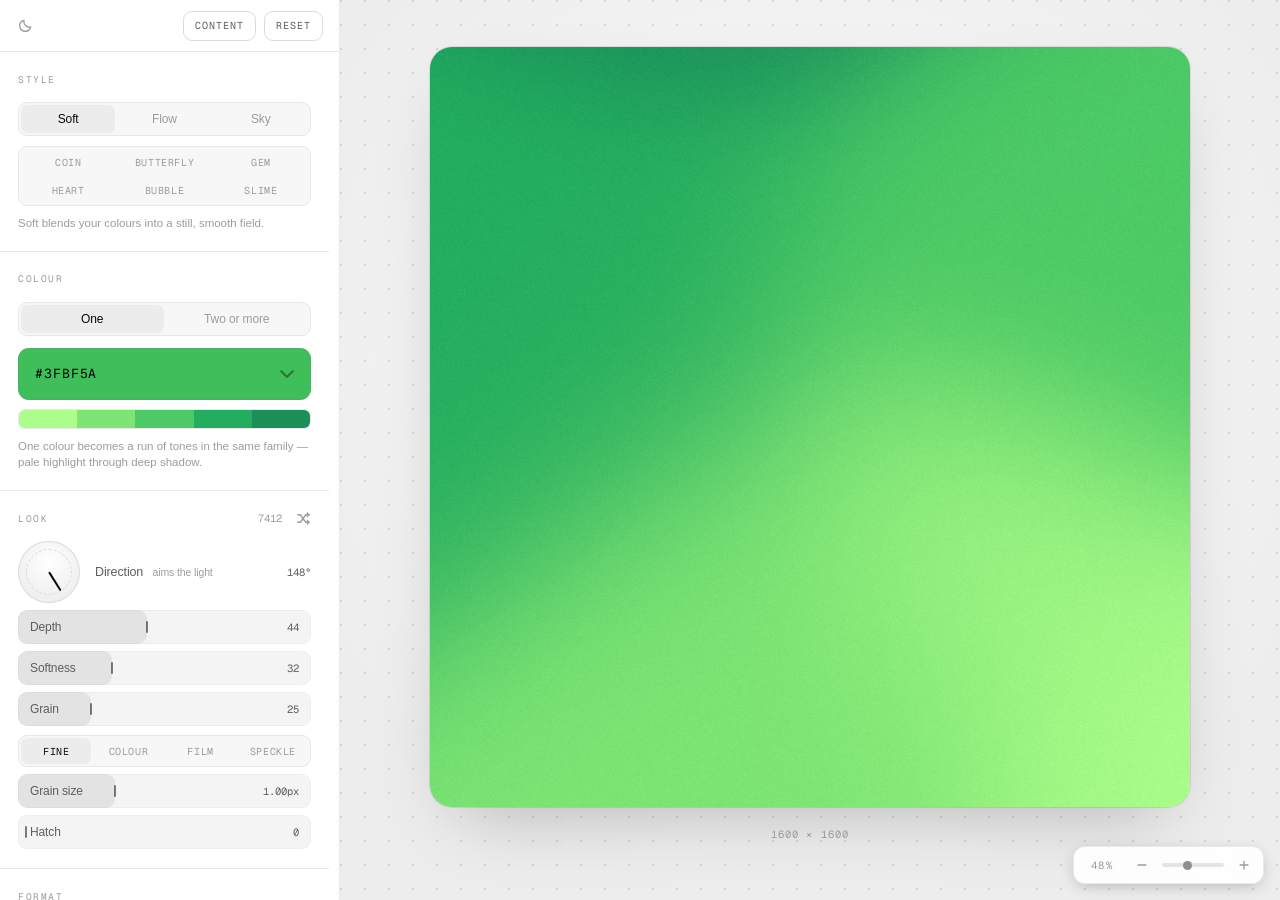
==== commit ae82305c: "Gradient Studio v7.5: Sky style, presets for every style, simpler rail Adds a Sky style: colours lai" ====
--- a/index.html
+++ b/index.html
@@ -3,9 +3,11 @@
 <head>
 <meta charset="utf-8">
 <meta name="viewport" content="width=device-width, initial-scale=1.0">
-<title>Gradient Studio v5</title>
+<title>Gradient Studio</title>
+<link rel="preconnect" href="https://fonts.googleapis.com">
+<link rel="preconnect" href="https://fonts.gstatic.com" crossorigin>
+<link href="https://fonts.googleapis.com/css2?family=Geist+Mono:wght@100..900&display=swap" rel="stylesheet">
 <style>
-@font-face { font-family: "Geist Mono"; src: url("fonts/geist-mono-latin-wght-normal.woff2") format("woff2"); font-weight: 100 900; font-style: normal; font-display: swap; }
 
 :root{
   --bg:#060606; --panel:#0C0C0C; --panel-2:#111; --line:#1C1C1C; --line-2:#262626;
@@ -76,6 +78,8 @@
 }
 .iconbtn:hover{color:var(--ink);background:var(--hover)}
 .iconbtn svg{width:15px;height:15px}
+.grp-r{display:flex;align-items:center;gap:8px}
+.seedval{font-family:var(--mono);font-size:10.5px;letter-spacing:0;text-transform:none;color:var(--ink-3);font-variant-numeric:tabular-nums;user-select:text;-webkit-user-select:text;cursor:text}
 
 /* ── segmented ── */
 .seg{display:flex;background:var(--sunk);border:1px solid var(--line);border-radius:9px;padding:2px;gap:2px}
@@ -113,11 +117,8 @@
    further in from the edge and carries less contrast than the one in the rail */
 .tile .chev{opacity:.38;margin-right:6px}
 .tile:hover .chev{opacity:.62}
-.advhead:hover .chev{opacity:.9}
-.tilewrap.open .chev span:nth-child(1),
-.advhead[aria-expanded="true"] .chev span:nth-child(1){transform:translateX(-3px) rotate(0deg)}
-.tilewrap.open .chev span:nth-child(2),
-.advhead[aria-expanded="true"] .chev span:nth-child(2){transform:translateX(3px) rotate(0deg)}
+.tilewrap.open .chev span:nth-child(1){transform:translateX(-3px) rotate(0deg)}
+.tilewrap.open .chev span:nth-child(2){transform:translateX(3px) rotate(0deg)}
 .tile .kill{width:26px;height:26px;border-radius:7px;display:grid;place-items:center;font-size:15px;line-height:1;opacity:0;transition:.14s;background:rgba(0,0,0,.14)}
 .tile:hover .kill{opacity:.55}
 .tile .kill:hover{opacity:1;background:rgba(0,0,0,.3)}
@@ -213,15 +214,6 @@
 .btn.primary{background:var(--seg-on);color:var(--ink);border-color:transparent}
 .btn.primary:hover{background:var(--line-2)}
 
-.advhead{display:flex;align-items:center;justify-content:space-between;width:100%;
-  font-family:var(--mono);font-size:9.5px;letter-spacing:.16em;text-transform:uppercase;color:var(--ink-3)}
-.advhead:hover{color:var(--ink-2)}
-.advhead .chev{margin:-6px -3px -6px 0}
-
-.seedrow{display:flex;gap:6px;margin-top:16px;align-items:center}
-.seedbox{flex:1;height:30px;border:1px solid var(--line);background:var(--sunk);border-radius:8px;display:flex;align-items:center;padding:0 10px;gap:8px}
-.seedbox label{font-family:var(--mono);font-size:9.5px;letter-spacing:.12em;color:var(--ink-3)}
-.seedbox input{font-family:var(--mono);font-size:11px;width:100%;min-width:0;font-variant-numeric:tabular-nums}
 .exportgrid{display:grid;grid-template-columns:1fr 1fr;gap:6px;margin-top:6px}
 
 /* ── stage ── */
@@ -306,6 +298,13 @@
   letter-spacing:.06em;text-transform:uppercase;padding:9px 15px;border-radius:9px;opacity:0;
   pointer-events:none;transition:.22s;z-index:50;box-shadow:0 8px 24px rgba(0,0,0,.3)}
 .toast.on{opacity:1;transform:translateX(-50%) translateY(0)}
+/* a toast that carries an action (Undo) takes the pointer while it is up */
+.toast.act.on{pointer-events:auto;cursor:pointer}
+.toast u{text-underline-offset:2px}
+.presets{margin-top:10px;display:grid;grid-template-columns:repeat(3,1fr)}
+.presets button{min-width:0;overflow:hidden;text-overflow:ellipsis;white-space:nowrap}
+.btn[disabled]{opacity:.6;cursor:default;pointer-events:none}
+#playBtn svg{width:13px;height:13px}
 </style>
 </head>
 <body>
@@ -321,6 +320,17 @@
     </div>
 
     <div class="rail-body">
+
+      <section class="grp">
+        <div class="grp-h"><span>Style</span></div>
+        <div class="seg" id="styleSeg">
+          <button data-v="soft" aria-pressed="true">Soft</button>
+          <button data-v="flow" aria-pressed="false">Flow</button>
+          <button data-v="sky" aria-pressed="false">Sky</button>
+        </div>
+        <div class="seg mono presets" id="presetRow"></div>
+        <div class="hint" id="styleHint"></div>
+      </section>
 
       <section class="grp">
         <div class="grp-h"><span>Colour</span></div>
@@ -337,14 +347,14 @@
       <section class="grp">
         <div class="grp-h">
           <span>Look</span>
-          <button class="iconbtn" id="shuffle"
-            title="Shuffle — randomises the direction angle and the advanced arrangement settings only (scatter, highlight, distortion, seed). Your colours, depth, softness and grain are left alone. — R"
-            aria-label="Shuffle direction and advanced arrangement settings">
+          <div class="grp-r"><span class="seedval" id="seedVal" title="Seed"></span><button class="iconbtn" id="shuffle"
+            title="Shuffle — randomises the direction angle and the arrangement (seed; scatter, highlight, distortion in Soft). Your colours, depth, softness and grain are left alone. — R"
+            aria-label="Shuffle direction and arrangement">
             <svg viewBox="0 0 16 16" fill="none" stroke="currentColor" stroke-width="1.4" stroke-linecap="round" stroke-linejoin="round">
               <path d="M2 4h2.6l5.8 8H14"/><path d="M2 12h2.6l5.8-8H14"/>
               <path d="M12 2.2 13.8 4 12 5.8"/><path d="M12 10.2 13.8 12 12 13.8"/>
             </svg>
-          </button>
+          </button></div>
         </div>
         <div class="dialrow">
           <div class="dial" id="dial" tabindex="0" role="slider" aria-label="Direction" aria-valuemin="0" aria-valuemax="359"><div class="ind"></div></div>
@@ -355,6 +365,7 @@
             </div>
           </div>
         </div>
+        <div id="ctlFlow"></div>
         <div id="ctlLook"></div>
         <div class="seg mono" id="grainSeg" style="margin-top:9px">
           <button data-v="0" aria-pressed="true">Fine</button>
@@ -363,6 +374,15 @@
           <button data-v="3" aria-pressed="false">Speckle</button>
         </div>
         <div id="ctlGrain"></div>
+        <div id="ctlHatch"></div>
+      </section>
+
+      <section class="grp off" id="motionGrp">
+        <div class="grp-h">
+          <span>Motion</span>
+          <button class="iconbtn" id="playBtn" title="Pause — Space" aria-label="Pause"></button>
+        </div>
+        <div id="ctlMotion"></div>
       </section>
 
       <section class="grp">
@@ -371,24 +391,22 @@
         <div id="ctlFmt"></div>
       </section>
 
-      <section class="grp">
-        <button class="advhead" id="advToggle" aria-expanded="false"><span>Advanced</span>
-          <span class="chev"><span></span><span></span></span>
-        </button>
-        <div id="adv" class="off" style="margin-top:4px">
-          <div id="ctlAdvMix"></div>
-          <div id="ctlAdvSingle"></div>
-          <div id="ctlAdvComp"></div>
-          <div class="seedrow"><div class="seedbox"><label>SEED</label><input id="seed" type="text" inputmode="numeric"></div></div>
-        </div>
-      </section>
-
       <section class="grp" style="border-bottom:none">
         <div class="grp-h"><span>Export</span></div>
         <button class="btn full primary" id="dlPng">Download PNG</button>
         <div class="exportgrid">
           <button class="btn mono" id="copyCss">Copy CSS</button>
+          <button class="btn mono off" id="copyCode">Copy code</button>
           <button class="btn mono" id="copyHex">Copy colours</button>
+        </div>
+        <div class="off" id="videoRow">
+          <div class="seg mono" id="lenSeg" style="margin-top:12px">
+            <button data-v="5"  aria-pressed="false">5s</button>
+            <button data-v="10" aria-pressed="true">10s</button>
+            <button data-v="20" aria-pressed="false">20s</button>
+          </div>
+          <button class="btn full" id="dlVideo" style="margin-top:6px">Download video</button>
+          <div class="hint">Copy code gives a live, moving version for any website. Video saves the motion as MP4, or WebM where MP4 isn't available.</div>
         </div>
       </section>
 
@@ -555,6 +573,18 @@
    WEBGL
    ══════════════════════════════════════════════════════════════ */
 const MAXP=12;
+/* hatch: fine parallel hairlines in EXPORTED pixels, like the grain. When the
+   preview is minified one fragment spans several export pixels, so the line
+   edge widens with the footprint instead of aliasing into moire. */
+const HATCH_GLSL=`
+float hatchLine(){
+  float a=radians(uHatchAngle);
+  vec2 hp=gl_FragCoord.xy*uOutScale;
+  float x=cos(a)*hp.x+sin(a)*hp.y;
+  float d=abs(fract(x/uHatchGap)-0.5)*uHatchGap;
+  float w=max(uOutScale,1.0);
+  return 1.0-smoothstep(0.55-0.35*w,0.55+0.35*w,d);
+}`;
 const VS=`attribute vec2 p;varying vec2 vUv;void main(){vUv=p*0.5+0.5;gl_Position=vec4(p,0.,1.);}`;
 const FS=`
 precision highp float;
@@ -566,6 +596,8 @@
 uniform int   uCount;
 uniform float uAspect,uPreserve,uWarp,uFall,uSeed,uGrain;
 uniform float uGrainSize,uGrainType,uOutScale,uSuper;
+uniform float uHatch,uHatchGap,uHatchAngle;
+${HATCH_GLSL}
 
 float hash21(vec2 p){ p=fract(p*vec2(123.34,456.21)); p+=dot(p,p+45.32); return fract(p.x*p.y); }
 /* the old hash multiplied x by y, which lays faint diagonals through the field
@@ -663,6 +695,10 @@
     lin=oklab2lin(vec3(L,ab*lo));
   }
   vec3 col=lin2srgb(lin);
+  if(uHatch>0.0001){                   /* hairlines in soft patches, not everywhere */
+    float spots=smoothstep(0.42,0.62,vnoise(uv*2.2+vec2(3.1,7.4)+uSeed)*0.65+vnoise(uv*4.7+vec2(1.3,2.9)+uSeed)*0.35);
+    col=mix(col,vec3(1.0),hatchLine()*spots*uHatch*0.6);
+  }
   if(uGrain>0.0001){
     /* grain is measured in EXPORTED pixels, not preview pixels: a 1px grain is
        one pixel of the saved PNG no matter what the card is showing */
@@ -688,6 +724,149 @@
   gl_FragColor=vec4(clamp(col,0.0,1.0),1.0);
 }`;
 
+/* ══════════════════════════════════════════════════════════════
+   FLOW — moving silk, folded from the Superhuman texture study
+   (34_DESIGNSYSTEMS/superhuman/shader). Two-pass domain warp over fbm,
+   a five-stop ramp dark → light, sheen ridges where the field folds.
+   Grain and hatch are the studio's own, measured in exported pixels.
+   ══════════════════════════════════════════════════════════════ */
+const FLOW_FS=`
+precision highp float;
+uniform vec2  uRes;
+uniform float uTime,uSeed,uOutScale,uSuper,uGrainSeed;
+uniform vec3  uC[7];
+uniform vec3  uHi;
+uniform float uScale,uWarp,uStretch,uAngle,uDetail,uContrast,uSheen,uFolds;
+uniform float uHatch,uHatchGap,uHatchAngle,uBand;
+uniform float uGrain,uGrainType,uGrainSize;
+
+vec2 h2(vec2 p){ p=vec2(dot(p,vec2(127.1,311.7)),dot(p,vec2(269.5,183.3))); return -1.0+2.0*fract(sin(p)*43758.5453123); }
+float noise(vec2 p){                  /* gradient noise, quintic fade */
+  vec2 i=floor(p),f=fract(p),u=f*f*f*(f*(f*6.0-15.0)+10.0);
+  return mix(mix(dot(h2(i),f),dot(h2(i+vec2(1,0)),f-vec2(1,0)),u.x),
+             mix(dot(h2(i+vec2(0,1)),f-vec2(0,1)),dot(h2(i+vec2(1,1)),f-vec2(1,1)),u.x),u.y);
+}
+float fbm(vec2 p){                    /* fractional octave count = soft Detail slider */
+  float a=0.5,s=0.0,n=0.0;
+  mat2 m=mat2(1.6,1.2,-1.2,1.6);
+  for(int i=0;i<6;i++){
+    float w=clamp(uDetail-float(i),0.0,1.0);
+    s+=a*w*noise(p); n+=a*w; p=m*p; a*=0.5;
+  }
+  return s/max(n,1e-3);
+}
+vec3 ramp(float t){
+  t=clamp(t,0.0,1.0)*6.0;
+  vec3 c=uC[0];
+  for(int i=1;i<7;i++) c=mix(c,uC[i],smoothstep(float(i-1),float(i),t));
+  return c;
+}
+mat2 rot(float a){ float c=cos(a),s=sin(a); return mat2(c,-s,s,c); }
+float hash13(vec3 p3){ p3=fract(p3*0.1031); p3+=dot(p3,p3.zyx+31.32); return fract((p3.x+p3.y)*p3.z); }
+float gcell(vec2 p,float ch){
+  float s=ch+uGrainSeed*7.31;
+  return (hash13(vec3(p,s))+hash13(vec3(p,s+19.7))+hash13(vec3(p,s+53.3))-1.5)*0.5774;
+}
+float gsmooth(vec2 p,float ch){
+  vec2 i=floor(p),f=fract(p),u=f*f*(3.0-2.0*f);
+  return mix(mix(gcell(i,ch),gcell(i+vec2(1,0),ch),u.x),mix(gcell(i+vec2(0,1),ch),gcell(i+vec2(1,1),ch),u.x),u.y)*1.72;
+}
+float gsample(vec2 opx,float ch){
+  float sz=max(uGrainSize,0.001);
+  if(sz<1.0) return gcell(floor(opx),ch)*sz;
+  vec2 p=opx/sz;
+  return mix(gcell(floor(p),ch),gsmooth(p,ch),smoothstep(1.0,1.6,sz));
+}
+float grainAt(vec2 opx,float ch){
+  if(uSuper>0.5){
+    float o=uOutScale*0.25;
+    return (gsample(opx+vec2(-o,-o),ch)+gsample(opx+vec2(o,-o),ch)+gsample(opx+vec2(-o,o),ch)+gsample(opx+vec2(o,o),ch))*0.25;
+  }
+  return gsample(opx,ch);
+}
+${HATCH_GLSL}
+
+void main(){
+  vec2 p=(gl_FragCoord.xy-0.5*uRes)/uRes.y;   /* height-relative, so preview = export */
+  float t=uTime;
+  /* rotate, then stretch along one axis: long silky streaks */
+  vec2 q=rot(radians(uAngle))*p;
+  q.x/=uStretch;
+  q=q*uScale*2.0+uSeed;
+  /* two-pass domain warp — flowing, folded fabric of colour */
+  vec2 w1=vec2(fbm(q+vec2(0.0,0.11*t)),fbm(q+vec2(5.2,1.3)-0.08*t));
+  vec2 w2=vec2(fbm(q+uWarp*w1+vec2(1.7,9.2)+0.05*t),fbm(q+uWarp*w1+vec2(8.3,2.8)-0.06*t));
+  float f=fbm(q+uWarp*w2)*0.5+0.5;
+  f=clamp((f-0.5)*uContrast*1.6+0.5,0.0,1.0);
+  /* sky: the ramp runs down the frame in order, and the warped field only
+     nudges it — wide banded sky with soft wavy seams */
+  if(uBand>0.5){ float along=-(rot(radians(uAngle))*p).y; f=clamp(0.5+along*1.04+(f-0.5)*0.42,0.0,1.0); }
+  vec3 col=ramp(f);
+  /* sheen: thin bright ridges where the warped field folds over itself */
+  float ridge=abs(sin(3.14159*(f*uFolds+length(w2)*0.9)));
+  float sh=pow(1.0-ridge,8.0)*smoothstep(0.25,0.75,f);
+  col=mix(col,uHi,sh*uSheen);
+  /* iridescent drift: a tiny hue lean along the warp keeps flat areas alive */
+  col+=(vec3(0.02,-0.01,0.03)*w1.x+vec3(-0.02,0.015,0.01)*w2.y)*0.8;
+  if(uHatch>0.0001){
+    float spots=smoothstep(0.42,0.62,fbm(p*1.1+vec2(3.1,7.4)+0.02*t+uSeed)*0.5+0.5);
+    col=mix(col,vec3(1.0),hatchLine()*spots*uHatch*0.6);
+  }
+  col=clamp(col,0.0,1.0);
+  if(uGrain>0.0001){
+    vec2 opx=gl_FragCoord.xy*uOutScale;
+    vec3 g;
+    if(uGrainType<0.5){ g=vec3(grainAt(opx,0.0)); }
+    else if(uGrainType<1.5){ g=vec3(grainAt(opx,0.0),grainAt(opx,71.0),grainAt(opx,137.0)); }
+    else if(uGrainType<2.5){
+      float fg=grainAt(opx,0.0)*0.74+grainAt(opx*2.31,29.0)*0.26;
+      float lum=dot(col,vec3(0.2126,0.7152,0.0722));
+      g=vec3(fg*mix(0.30,1.0,clamp(4.0*lum*(1.0-lum),0.0,1.0)));
+    }else{
+      float s=grainAt(opx,0.0);
+      g=vec3(sign(s)*smoothstep(0.34,0.78,abs(s))*2.1);
+    }
+    col+=g*uGrain;
+  }
+  col+=(hash13(vec3(gl_FragCoord.xy,uSeed))-0.5)/255.0;   /* kill 8-bit banding */
+  gl_FragColor=vec4(clamp(col,0.0,1.0),1.0);
+}`;
+/* These three functions are written to stand alone — no outside variables —
+   because Copy code pastes their source straight into the snippet. The app and
+   the embed therefore draw with literally the same code. */
+function flowProgram(g,vs,fs){
+  function sh(t,src){var s=g.createShader(t);g.shaderSource(s,src);g.compileShader(s);
+    if(!g.getShaderParameter(s,g.COMPILE_STATUS))throw new Error(g.getShaderInfoLog(s));return s;}
+  var p=g.createProgram();
+  g.attachShader(p,sh(g.VERTEX_SHADER,vs)); g.attachShader(p,sh(g.FRAGMENT_SHADER,fs));
+  g.bindAttribLocation(p,0,'p'); g.linkProgram(p);
+  var L={},names=['uRes','uTime','uSeed','uOutScale','uSuper','uGrainSeed','uHi','uScale','uWarp','uStretch',
+    'uAngle','uDetail','uContrast','uSheen','uFolds','uHatch','uHatchGap','uHatchAngle','uGrain','uGrainType','uGrainSize','uBand'];
+  for(var i=0;i<names.length;i++) L[names[i]]=g.getUniformLocation(p,names[i]);
+  L.uC=g.getUniformLocation(p,'uC[0]');
+  return {p:p,L:L};
+}
+function flowQuad(g){
+  g.bindBuffer(g.ARRAY_BUFFER,g.createBuffer());
+  g.bufferData(g.ARRAY_BUFFER,new Float32Array([-1,-1,3,-1,-1,3]),g.STATIC_DRAW);
+  g.enableVertexAttribArray(0); g.vertexAttribPointer(0,2,g.FLOAT,false,0,0);
+}
+/* os = exported pixels per drawn pixel (grain + hatch sizes); tick re-rolls the
+   grain while it moves, so it reads as film rather than a dirty screen */
+function flowDraw(g,F,w,h,P,t,os,tick){
+  var L=F.L; g.useProgram(F.p); g.viewport(0,0,w,h);
+  g.uniform2f(L.uRes,w,h); g.uniform1f(L.uTime,t); g.uniform1f(L.uSeed,P.seed);
+  g.uniform1f(L.uOutScale,os); g.uniform1f(L.uSuper,os>1.15?1:0);
+  g.uniform1f(L.uGrainSeed,P.seed*3.1+(tick%997)*1.618);
+  g.uniform3fv(L.uC,P.c); g.uniform3fv(L.uHi,P.hi);
+  g.uniform1f(L.uScale,P.scale); g.uniform1f(L.uWarp,P.warp); g.uniform1f(L.uStretch,P.stretch);
+  g.uniform1f(L.uAngle,P.angle); g.uniform1f(L.uDetail,P.detail); g.uniform1f(L.uContrast,P.contrast);
+  g.uniform1f(L.uSheen,P.sheen); g.uniform1f(L.uFolds,P.folds); g.uniform1f(L.uBand,P.band||0);
+  g.uniform1f(L.uHatch,P.hatch); g.uniform1f(L.uHatchGap,P.hatchGap); g.uniform1f(L.uHatchAngle,P.hatchAngle);
+  g.uniform1f(L.uGrain,P.grain); g.uniform1f(L.uGrainType,P.grainType); g.uniform1f(L.uGrainSize,P.grainSize);
+  g.drawArrays(g.TRIANGLES,0,3);
+}
+
 const cv=document.getElementById('gl');
 const gl=cv.getContext('webgl',{preserveDrawingBuffer:true,antialias:false,alpha:false});
 let U={};
@@ -697,15 +876,17 @@
   const prog=gl.createProgram();
   gl.attachShader(prog,sh(gl.VERTEX_SHADER,VS));
   gl.attachShader(prog,sh(gl.FRAGMENT_SHADER,FS));
-  gl.linkProgram(prog); gl.useProgram(prog);
+  gl.bindAttribLocation(prog,0,'p');          /* both programs read the quad from slot 0 */
+  gl.linkProgram(prog); gl.useProgram(prog); U.prog=prog;
   gl.bindBuffer(gl.ARRAY_BUFFER,gl.createBuffer());
   gl.bufferData(gl.ARRAY_BUFFER,new Float32Array([-1,-1,3,-1,-1,3]),gl.STATIC_DRAW);
-  const loc=gl.getAttribLocation(prog,'p');
+  const loc=0;
   gl.enableVertexAttribArray(loc); gl.vertexAttribPointer(loc,2,gl.FLOAT,false,0,0);
   ['uLab','uPos','uSig','uGain'].forEach(n=>U[n]=gl.getUniformLocation(prog,n+'[0]'));
   ['uCount','uAspect','uPreserve','uWarp','uFall','uSeed','uGrain',
-   'uGrainSize','uGrainType','uOutScale','uSuper'].forEach(n=>U[n]=gl.getUniformLocation(prog,n));
+   'uGrainSize','uGrainType','uOutScale','uSuper','uHatch','uHatchGap','uHatchAngle'].forEach(n=>U[n]=gl.getUniformLocation(prog,n));
 })();
+const FLOW=flowProgram(gl,VS,FLOW_FS);
 /* what this device can actually draw into — 16384 on desktop, 4096 on plenty
    of older and mobile GPUs */
 const MAXBUF=Math.min(gl.getParameter(gl.MAX_TEXTURE_SIZE),gl.getParameter(gl.MAX_VIEWPORT_DIMS)[0]);
@@ -721,8 +902,60 @@
   outW:1600, outH:1600, radius:22, zoom:1,
   vivid:0.85, tones:5, hueShift:-10,
   scatter:0.8, warp:0.10, bloom:0.55,
-  grainType:0, grainSize:1
+  grainType:0, grainSize:1,
+  style:'soft',
+  /* flow */
+  scale:1.0, fwarp:1.9, stretch:2.4, detail:3.2, speed:0.3,
+  contrast:1.0, sheen:0.3, folds:2.0,
+  /* hatch — both styles */
+  hatch:0, hatchGap:7, hatchAngle:45
 };
+/* one set of presets per style.
+   Soft: candy 3D objects — coins, butterflies, gems, bubbles.
+   Flow: jewel tones, folded into silk dark → light.
+   Sky:  banded skies, colours listed top to bottom. */
+const SOFT={depth:.3,softness:.45,grain:.3,scatter:.8,bloom:.6,warp:.1};
+const SILK={scale:1.0,fwarp:1.9,stretch:2.4,angle:-20,detail:3.2,speed:.3,contrast:1.1,sheen:.35,folds:2.2,hatch:0,hatchGap:7,hatchAngle:45,grain:.03};
+const SKY ={scale:.7,fwarp:1.0,stretch:3.6,angle:0,detail:2.0,speed:.15,contrast:.9,sheen:.06,folds:1.2,hatch:0,hatchGap:7,hatchAngle:45,grain:.06};
+const PRESETS={
+  soft:{
+    Coin:     {...SOFT,c:['#FF4A12','#FF8A2A','#FFC46B'],direction:140},
+    Butterfly:{...SOFT,c:['#4B32D0','#8C6CF2','#3FC7C0'],direction:200},
+    Gem:      {...SOFT,c:['#A62CE6','#F06CC8','#FFB6E8'],direction:120},
+    Heart:    {...SOFT,c:['#FF8A3D','#FFB79A','#FF7FB0'],direction:160},
+    Bubble:   {...SOFT,c:['#8EDFF2','#C3B2FF','#FFC6E6','#FFF1BE'],direction:135,depth:.15,grain:.2},
+    Slime:    {...SOFT,c:['#16B23A','#8FE05C','#E6F577'],direction:150}
+  },
+  flow:{
+    Velvet:  {...SILK,c:['#1C260C','#3D5417','#6E7D22','#C9A93A','#FFE6A0']},
+    Ruby:    {...SILK,c:['#24030A','#6A0A16','#BE172A','#FF6A58','#FFD3C4'],angle:15},
+    Amethyst:{...SILK,c:['#120838','#3A1FA0','#6B3FE0','#B48CFF','#EADCFF'],angle:-35},
+    Gold:    {...SILK,c:['#352006','#87580F','#D7A01E','#FFD35E','#FFF4C8'],angle:25,sheen:.5},
+    Night:   {...SILK,c:['#14060A','#2B0E1C','#7A2E8A','#E07AC8','#FFC6E8']},
+    Holo:    {...SILK,c:['#3A6FD8','#8C9CF0','#E0A8F0','#A8F0E0','#F6F8FF'],contrast:.9,sheen:.45,stretch:3.2}
+  },
+  sky:{
+    Sneaker: {...SKY,c:['#00BD3E','#5FBA8D','#D2B5D6','#FEB2F7','#EED4A4','#E7D1DF']},
+    Clips:   {...SKY,c:['#C9C2C6','#C6AEF2','#B5A9F0','#C4D7A6','#B9E37A','#E8C98A'],fwarp:1.3},
+    Daydream:{...SKY,c:['#6CB8F8','#B7B4F7','#E7B4F6','#FABD8A','#FCC15B']},
+    Party:   {...SKY,c:['#4FC3E8','#C9A4F0','#FF9FD0','#FFD45A','#7EDB5E','#2DBE4A'],fwarp:1.2},
+    Bubblegum:{...SKY,c:['#9C7CF4','#D795EE','#FF9FCB','#FFC4A6','#FFE3B8']},
+    Wins:    {...SKY,c:['#1EC4B0','#6FA8F0','#FFC21A','#FF9A4A','#FF7FB0'],contrast:.8}
+  }
+};
+/* each style keeps its own look. Colours, format and content are shared, but
+   switching style never carries one style's sliders into another — Flow looks
+   the same whether you arrive from Soft or from Sky */
+const LOOK_KEYS=['direction','seed','depth','softness','grain','grainType','grainSize','scatter','warp','bloom',
+  'vivid','tones','hueShift','scale','fwarp','stretch','detail','speed','contrast','sheen','folds','hatch','hatchGap','hatchAngle'];
+const STYLE_LOOK={
+  soft:{},
+  flow:{},
+  sky:{direction:0,scale:SKY.scale,fwarp:SKY.fwarp,stretch:SKY.stretch,detail:SKY.detail,speed:SKY.speed,
+       contrast:SKY.contrast,sheen:SKY.sheen,folds:SKY.folds,grain:Math.round(SKY.grain*455)/100}
+};
+const pickLook=o=>Object.fromEntries(LOOK_KEYS.map(k=>[k,o[k]]));
+DEFAULTS.bank=Object.fromEntries(Object.keys(STYLE_LOOK).map(st=>[st,pickLook({...DEFAULTS,...STYLE_LOOK[st]})]));
 let S=structuredClone(DEFAULTS), STOPS=[], PTS=[];
 const spreadOf  = s => 0.30+0.78*s;
 const falloffOf = s => 2.30-1.62*s;
@@ -756,6 +989,21 @@
     {k:'softness', l:'Softness', hint:'zones to wash',   min:0,max:1,step:.01,f:pc},
     {k:'grain',    l:'Grain',                            min:0,max:1,step:.01,f:pc}
   ],
+  ctlFlow:[
+    {k:'scale',    l:'Scale',                              min:.3,max:4,step:.01,f:v=>v.toFixed(2)+'×'},
+    {k:'stretch',  l:'Stretch',  hint:'long streaks',      min:1,max:6,step:.01,f:v=>v.toFixed(2)+'×'},
+    {k:'fwarp',    l:'Warp',     hint:'how folded',        min:0,max:4,step:.01,f:v=>v.toFixed(2)},
+    {k:'contrast', l:'Contrast',                           min:.5,max:2.2,step:.01,f:v=>v.toFixed(2)},
+    {k:'folds',    l:'Folds',                              min:.5,max:6,step:.01,f:v=>v.toFixed(2)},
+    {k:'detail',   l:'Detail',                             min:1,max:6,step:.01,f:v=>v.toFixed(2)},
+    {k:'sheen',    l:'Sheen',    hint:'shine on the folds', min:0,max:1,step:.01,f:pc}
+  ],
+  ctlHatch:[
+    {k:'hatch',    l:'Hatch',    hint:'fine lines in soft patches', min:0,max:1,step:.01,f:pc}
+  ],
+  ctlMotion:[
+    {k:'speed',    l:'Speed',                              min:0,max:1.5,step:.01,f:v=>v.toFixed(2)+'×'}
+  ],
   ctlGrain:[
     {k:'grainSize',l:'Grain size',hint:'in exported pixels', min:0.01,max:3,step:.01,
      f:v=>v.toFixed(2)+'px'}
@@ -763,18 +1011,6 @@
   ctlFmt:[
     {k:'radius',   l:'Radius',                           min:0,max:90,step:1,f:v=>v+'px'}
   ],
-  ctlAdvMix:[
-    {k:'vivid',    l:'Vivid mix', hint:'no grey midpoints', min:0,max:1,step:.01,f:pc}
-  ],
-  ctlAdvSingle:[
-    {k:'tones',    l:'Tones',                            min:2,max:7,step:1,f:v=>v},
-    {k:'hueShift', l:'Hue shift', hint:'across the run',  min:-45,max:45,step:1,f:v=>(v>0?'+':'')+v+'°'}
-  ],
-  ctlAdvComp:[
-    {k:'scatter',  l:'Scatter',   hint:'0 = straight ramp', min:0,max:1.6,step:.01,f:v=>pc(v/1.6)},
-    {k:'bloom',    l:'Highlight', hint:'glow of lightest',  min:0,max:1.4,step:.01,f:v=>pc(v/1.4)},
-    {k:'warp',     l:'Distortion',                          min:0,max:0.4,step:.005,f:v=>pc(v/0.4)}
-  ]
 };
 const SLIDERS={};
 function makeSlider(sp,host){
@@ -1046,11 +1282,94 @@
   document.querySelectorAll('#modeSeg button').forEach(b=>b.setAttribute('aria-pressed',String(b.dataset.v===S.mode)));
   document.getElementById('addColor').classList.toggle('off',single);
   document.getElementById('ramp').classList.toggle('off',!single);
-  document.getElementById('ctlAdvSingle').classList.toggle('off',!single);
   document.getElementById('modeHint').textContent = single
     ? 'One colour becomes a run of tones in the same family — pale highlight through deep shadow.'
     : 'Your exact colours are kept. Depth adds light and shade without shifting the hues.';
 }
+/* ── style ── */
+const STYLE_HINT={
+  soft:'Soft blends your colours into a still, smooth field.',
+  flow:'Flow folds your colours into moving silk, dark to light.',
+  sky:'Sky lays your colours in soft drifting bands, first colour at the top.'
+};
+function syncStyle(){
+  const flow=S.style!=='soft';
+  document.querySelectorAll('#styleSeg button').forEach(b=>b.setAttribute('aria-pressed',String(b.dataset.v===S.style)));
+  document.getElementById('styleHint').textContent=STYLE_HINT[S.style];
+  renderPresets();
+  ['ctlFlow','motionGrp','copyCode','videoRow'].forEach(id=>document.getElementById(id).classList.toggle('off',!flow));
+  ['copyCss'].forEach(id=>document.getElementById(id).classList.toggle('off',flow));
+  SLIDERS.softness.classList.toggle('off',flow);
+  // Depth is shared: sits among the flow sliders (before Folds), or first in Look for soft
+  if(flow) SLIDERS.folds.parentNode.insertBefore(SLIDERS.depth,SLIDERS.folds); else SLIDERS.softness.parentNode.insertBefore(SLIDERS.depth,SLIDERS.softness);
+  syncPlay();
+}
+document.getElementById('styleSeg').addEventListener('click',e=>{
+  const b=e.target.closest('button'); if(!b||b.dataset.v===S.style) return;
+  S.bank[S.style]=pickLook(S);
+  S.style=b.dataset.v;
+  Object.assign(S,S.bank[S.style]);
+  showSeed();
+  syncStyle(); syncGrainSeg(); paintDial();
+  Object.values(SLIDERS).forEach(s=>s._paint());
+  build();
+});
+const presetRow=document.getElementById('presetRow');
+/* a preset stays lit while the colours are still the ones it set */
+function syncPresets(){
+  const cur=S.colors.join();
+  presetRow.querySelectorAll('button').forEach(b=>{
+    const p=PRESETS[S.style][b.dataset.p];
+    b.setAttribute('aria-pressed',String(S.mode==='multi'&&p.c.join()===cur));
+  });
+}
+function renderPresets(){
+  presetRow.innerHTML=Object.keys(PRESETS[S.style]).map(n=>`<button data-p="${n}" aria-pressed="false" title="${n}">${n}</button>`).join('');
+  syncPresets();
+}
+presetRow.addEventListener('click',e=>{
+  const b=e.target.closest('button'); if(!b) return;
+  const p=PRESETS[S.style][b.dataset.p];
+  S.mode='multi'; S.colors=p.c.slice(); openIdx=-1;
+  if(S.style==='soft'){
+    ['depth','softness','grain','scatter','bloom','warp','direction'].forEach(k=>S[k]=p[k]);
+  }else{
+    S.depth=.2;
+    ['scale','fwarp','stretch','detail','speed','contrast','sheen','folds','hatch','hatchGap','hatchAngle'].forEach(k=>S[k]=p[k]);
+    S.direction=(p.angle+360)%360;
+    /* the study's grain was uniform ±g/2; the studio's is a bell of the same spread */
+    S.grain=snap(clamp(p.grain*4.55),.01);
+  }
+  S.grainType=0;
+  syncMode(); syncGrainSeg(); renderTiles(); paintDial();
+  Object.values(SLIDERS).forEach(s=>s._paint());
+  build();
+});
+
+/* ── motion ── */
+const ICON_PAUSE=`<svg viewBox="0 0 16 16" fill="currentColor"><rect x="4" y="3" width="2.6" height="10" rx="1"/><rect x="9.4" y="3" width="2.6" height="10" rx="1"/></svg>`;
+const ICON_PLAY=`<svg viewBox="0 0 16 16" fill="currentColor"><path d="M5 3.2v9.6c0 .5.5.8.9.5l7.2-4.8c.4-.3.4-.8 0-1L5.9 2.7c-.4-.3-.9 0-.9.5z"/></svg>`;
+const playBtn=document.getElementById('playBtn');
+let playing=!matchMedia('(prefers-reduced-motion: reduce)').matches;
+let ftime=0, gclock=0, raf=0, lastT=0;
+const grainTick=()=>Math.floor(gclock*24);   /* grain re-rolls at film rate, not screen rate */
+function frame(now){
+  raf=0;
+  if(S.style==='soft'||!playing||document.hidden) return;
+  const dt=Math.min(0.05,(now-lastT)/1000); lastT=now;
+  ftime+=dt*S.speed; gclock+=dt;
+  render(cv.width,cv.height);
+  raf=requestAnimationFrame(frame);
+}
+function syncPlay(){
+  playBtn.innerHTML=playing?ICON_PAUSE:ICON_PLAY;
+  playBtn.title=playing?'Pause — Space':'Play — Space';
+  playBtn.setAttribute('aria-label',playing?'Pause':'Play');
+  if(S.style!=='soft'&&playing&&!document.hidden&&!raf){ lastT=performance.now(); raf=requestAnimationFrame(frame); }
+}
+playBtn.addEventListener('click',()=>{ playing=!playing; syncPlay(); });
+document.addEventListener('visibilitychange',syncPlay);
+
 /* ── grain type ── */
 function syncGrainSeg(){
   document.querySelectorAll('#grainSeg button').forEach(b=>
@@ -1126,16 +1445,9 @@
   });
 });
 
-/* ── advanced / misc ── */
-const advToggle=document.getElementById('advToggle'), adv=document.getElementById('adv');
-advToggle.addEventListener('click',()=>{
-  const open=advToggle.getAttribute('aria-expanded')==='true';
-  advToggle.setAttribute('aria-expanded',String(!open));
-  adv.classList.toggle('off',open);
-});
-const seedEl=document.getElementById('seed');
-seedEl.value=S.seed;
-seedEl.addEventListener('input',e=>{ S.seed=parseInt(e.target.value.replace(/\D/g,'')||'0',10); build(); });
+/* ── seed / shuffle ── */
+const seedVal=document.getElementById('seedVal'), showSeed=()=>{ seedVal.textContent=S.seed; };
+showSeed();
 /* shuffle rolls the arrangement — everything that decides where the colours
    land, never what they are. Each value it touches owns a control in the rail,
    so every one of them is repainted: the panel never disagrees with the canvas. */
@@ -1144,14 +1456,14 @@
 document.getElementById('shuffle').addEventListener('click',()=>{
   S.seed=Math.floor(Math.random()*9999);
   S.direction=Math.round(rand(0,360))%360;
+  if(S.style!=='soft'){ showSeed(); paintDial(); build(); return; }
   /* mid-range rolls only — the extremes of these three are for hand-tuning,
      not for a button you press twenty times in a row */
   S.scatter=snap(rand(0.45,1.25),.01);
   S.bloom=snap(rand(0.25,1.00),.01);
   S.warp=snap(rand(0,0.22),.005);
-  seedEl.value=S.seed;
+  showSeed();
   paintDial();
-  ['scatter','bloom','warp'].forEach(k=>SLIDERS[k]._paint());
   build();
 });
 const overlay=document.getElementById('overlay');
@@ -1159,11 +1471,17 @@
   const on=!overlay.classList.toggle('off');
   e.currentTarget.setAttribute('aria-pressed',String(on));
 });
-document.getElementById('reset').addEventListener('click',()=>{
-  S=structuredClone(DEFAULTS); seedEl.value=S.seed; openIdx=-1;
-  syncMode(); syncGrainSeg(); renderTiles(); paintDial(); paintSize(); renderAspects();
+function applyState(next){
+  S=structuredClone(next); showSeed(); openIdx=-1;
+  syncMode(); syncStyle(); syncGrainSeg(); renderTiles(); paintDial(); paintSize(); renderAspects();
   Object.values(SLIDERS).forEach(s=>s._paint());
   resize();
+}
+/* no confirm: reset happens at once and the toast carries the way back */
+document.getElementById('reset').addEventListener('click',()=>{
+  const before=structuredClone(S);
+  applyState(DEFAULTS);
+  toast('Reset · <u>Undo</u>',()=>{ applyState(before); toast('Restored'); });
 });
 
 /* ══════════════════════════════════════════════════════════════
@@ -1178,7 +1496,30 @@
     ? buildFamily(lch[0],{tones:S.tones,range:0.10+S.depth*0.55,hueShift:S.hueShift})
     : buildPalette(lch.slice(0,MAXP-1),{depth:S.depth});
 }
+/* flow reads its ramp from the same stops as soft: sorted dark → light and
+   resampled to seven in Oklab, with a highlight lifted off the lightest.
+   Sky keeps the colours in the order given — first at the top */
+let FP=null;
+function flowParams(){
+  const sky=S.style==='sky';
+  const labs=STOPS.map(s=>[s.L,s.C*Math.cos(s.H*D),s.C*Math.sin(s.H*D)]);
+  if(!sky) labs.sort((a,b)=>a[0]-b[0]);
+  const m=labs.length, c=[];
+  const toRgb=([L,a,b])=>hex2rgb(lch2hex(L,Math.hypot(a,b),(Math.atan2(b,a)/D+360)%360).hex);
+  for(let i=0;i<7;i++){
+    const u=m===1?0:i/6*(m-1), k=Math.min(Math.floor(u),Math.max(m-2,0)), f=m===1?0:u-k;
+    const A=labs[k], B=labs[Math.min(k+1,m-1)];
+    c.push(...toRgb(A.map((v,j)=>v+(B[j]-v)*f)));
+  }
+  const top=sky?labs.reduce((a,b)=>b[0]>a[0]?b:a):labs[m-1];
+  const hi=toRgb([Math.min(0.985,top[0]+0.12),top[1]*0.6,top[2]*0.6]);
+  return {c,hi,band:sky?1:0,scale:S.scale,warp:S.fwarp,stretch:S.stretch,angle:S.direction,detail:S.detail,
+    contrast:S.contrast,sheen:S.sheen,folds:S.folds,hatch:S.hatch,hatchGap:S.hatchGap,hatchAngle:S.hatchAngle,
+    grain:S.grain*0.22,grainType:S.grainType,grainSize:S.grainSize,seed:(S.seed%1000)/10,speed:S.speed};
+}
 function render(w,h){
+  if(S.style!=='soft'){ flowDraw(gl,FLOW,w,h,FP,ftime,S.outH/Math.max(h,1),grainTick()); return; }
+  gl.useProgram(U.prog);
   gl.viewport(0,0,w,h);
   const n=Math.min(PTS.length,MAXP);
   const lab=new Float32Array(MAXP*3),pos=new Float32Array(MAXP*2),
@@ -1205,15 +1546,18 @@
   gl.uniform1f(U.uGrainType,S.grainType);
   gl.uniform1f(U.uOutScale,outScale);
   gl.uniform1f(U.uSuper,outScale>1.15?1:0);
+  gl.uniform1f(U.uHatch,S.hatch); gl.uniform1f(U.uHatchGap,S.hatchGap); gl.uniform1f(U.uHatchAngle,S.hatchAngle);
   gl.drawArrays(gl.TRIANGLES,0,3);
 }
 const ramp=document.getElementById('ramp'), card=document.getElementById('card');
 function build(){
   STOPS=currentStops();
   PTS=layout(STOPS,engine());
+  FP=flowParams();
   ramp.innerHTML=STOPS.map(s=>`<div style="background:${s.hex}" title="${s.hex}"></div>`).join('');
   card.style.borderRadius=S.radius+'px';
   render(cv.width,cv.height);
+  syncPresets();
 }
 const wrap=document.getElementById('wrap'), stage=document.getElementById('stage');
 const MAXCSS=2600;              /* ceiling on the backing store, not on the export */
@@ -1299,10 +1643,11 @@
 /* ══════════════════════════════════════════════════════════════
    EXPORT
    ══════════════════════════════════════════════════════════════ */
-function toast(msg){
+function toast(msg,action){
   const t=document.getElementById('toast');
-  t.textContent=msg; t.classList.add('on');
-  clearTimeout(t._t); t._t=setTimeout(()=>t.classList.remove('on'),1600);
+  t.innerHTML=msg; t.classList.add('on'); t.classList.toggle('act',!!action);
+  t.onclick=action?()=>{ t.classList.remove('on'); action(); }:null;
+  clearTimeout(t._t); t._t=setTimeout(()=>t.classList.remove('on'),action?3200:1600);
 }
 document.getElementById('dlPng').addEventListener('click',()=>{
   const w=S.outW, h=S.outH, ow=cv.width, oh=cv.height;
@@ -1310,7 +1655,7 @@
   cv.toBlob(bl=>{
     const a=document.createElement('a');
     a.href=URL.createObjectURL(bl);
-    a.download=`gradient-${STOPS[0].hex.slice(1).toLowerCase()}-${S.seed}-${w}x${h}.png`;
+    a.download=`${S.style==='soft'?'gradient':S.style}-${STOPS[0].hex.slice(1).toLowerCase()}-${S.seed}-${w}x${h}.png`;
     a.click(); setTimeout(()=>URL.revokeObjectURL(a.href),4000);
     cv.width=ow; cv.height=oh; render(ow,oh);
     toast(`PNG ${w}×${h} saved`);
@@ -1326,16 +1671,110 @@
   const css=`background-color: ${STOPS[Math.floor(STOPS.length/2)].hex};\nbackground-image:\n${layers.join(',\n')};`;
   navigator.clipboard.writeText(css).then(()=>toast('CSS copied — approximate, no grain'),()=>toast('Copy blocked'));
 });
+/* a live snippet: one div, one canvas, one script. It draws with the same
+   three functions the studio uses, sizes itself to its box, pauses off-screen
+   and holds a still frame for anyone who asks for reduced motion. */
+function embedCode(){
+  const P={...FP}, fallback=`linear-gradient(${S.direction}deg,${[0,1,2,3,4,5,6].map(i=>rgb2hex(P.c.slice(i*3,i*3+3))).join(',')})`;
+  const js=`(function(){
+var box=document.currentScript.parentNode,cv=box.querySelector('canvas');
+var g=cv.getContext('webgl',{antialias:false,alpha:false});
+if(!g){box.style.background=${JSON.stringify(fallback)};return;}
+var P=${JSON.stringify(P)};
+var VS=${JSON.stringify(VS)};
+var FS=${JSON.stringify(FLOW_FS)};
+${flowProgram.toString()}
+${flowQuad.toString()}
+${flowDraw.toString()}
+var F=flowProgram(g,VS,FS);flowQuad(g);
+var t=${ftime.toFixed(3)},clock=0,last=0,raf=0,seen=true,d=1;
+var still=matchMedia('(prefers-reduced-motion: reduce)').matches;
+function size(){var r=box.getBoundingClientRect();d=Math.min(window.devicePixelRatio||1,2);
+  cv.width=Math.max(2,Math.round(r.width*d));cv.height=Math.max(2,Math.round(r.height*d));}
+function draw(){flowDraw(g,F,cv.width,cv.height,P,t,1/d,Math.floor(clock*24));}
+function loop(now){raf=0;if(!seen||still||document.hidden)return;var dt=Math.min(.05,(now-last)/1000);last=now;
+  t+=dt*P.speed;clock+=dt;draw();raf=requestAnimationFrame(loop);}
+function go(){if(!raf&&seen&&!still&&!document.hidden){last=performance.now();raf=requestAnimationFrame(loop);}}
+new ResizeObserver(function(){size();draw();}).observe(box);
+new IntersectionObserver(function(e){seen=e[0].isIntersecting;go();}).observe(box);
+document.addEventListener('visibilitychange',go);
+})();`;
+  return `<!-- Gradient Studio · ${S.style==='sky'?'Sky':'Flow'} texture (live WebGL, pauses off-screen) -->
+<div style="position:relative;width:100%;aspect-ratio:${S.outW} / ${S.outH};border-radius:${S.radius}px;overflow:hidden;background:${fallback}">
+<canvas aria-hidden="true" style="position:absolute;inset:0;width:100%;height:100%;display:block"></canvas>
+<script>${js}<\/script>
+</div>`;
+}
+document.getElementById('copyCode').addEventListener('click',()=>{
+  navigator.clipboard.writeText(embedCode()).then(()=>toast('Code copied — paste it into any page'),()=>toast('Copy blocked'));
+});
+
+let vidLen=10, recording=false;
+document.getElementById('lenSeg').addEventListener('click',e=>{
+  const b=e.target.closest('button'); if(!b) return;
+  vidLen=+b.dataset.v;
+  document.querySelectorAll('#lenSeg button').forEach(x=>x.setAttribute('aria-pressed',String(x===b)));
+});
+/* MediaRecorder records in real time, so the clip plays out on a second,
+   hidden canvas at video size while the preview carries on. MP4 where the
+   browser can encode it, WebM otherwise. */
+const dlVideo=document.getElementById('dlVideo');
+dlVideo.addEventListener('click',async()=>{
+  if(recording) return;
+  if(!window.MediaRecorder) return toast('This browser cannot record video');
+  const mime=['video/mp4;codecs=avc1.640028','video/mp4;codecs=avc1','video/mp4',
+    'video/webm;codecs=vp9','video/webm;codecs=vp8','video/webm'].find(m=>MediaRecorder.isTypeSupported(m));
+  if(!mime) return toast('This browser cannot record video');
+  const ext=mime.startsWith('video/mp4')?'mp4':'webm';
+  /* long side capped at 1920 and both sides even — what H.264 encoders accept */
+  const k=Math.min(1,1920/Math.max(S.outW,S.outH));
+  const w=Math.max(2,Math.round(S.outW*k/2)*2), h=Math.max(2,Math.round(S.outH*k/2)*2);
+  const ex=document.createElement('canvas'); ex.width=w; ex.height=h;
+  ex.style.cssText='position:fixed;left:-10000px;top:0;width:8px;height:8px;opacity:0;pointer-events:none';
+  document.body.appendChild(ex);
+  const g=ex.getContext('webgl',{antialias:false,alpha:false,preserveDrawingBuffer:true});
+  const F=flowProgram(g,VS,FLOW_FS); flowQuad(g);
+  const rec=new MediaRecorder(ex.captureStream(30),{mimeType:mime,videoBitsPerSecond:24e6});
+  const chunks=[]; rec.ondataavailable=e=>{ if(e.data.size) chunks.push(e.data); };
+  const stopped=new Promise(r=>rec.onstop=r);
+  recording=true; dlVideo.disabled=true;
+  let t=ftime, clock=0;
+  const start=performance.now(); let last=start;
+  flowDraw(g,F,w,h,FP,t,S.outH/h,0);
+  rec.start();
+  await new Promise(done=>{
+    const step=now=>{
+      const el=(now-start)/1000, dt=Math.min(0.05,(now-last)/1000); last=now;
+      t+=dt*S.speed; clock+=dt;
+      flowDraw(g,F,w,h,FP,t,S.outH/h,Math.floor(clock*24));
+      dlVideo.textContent=`Recording… ${Math.max(1,Math.ceil(vidLen-el))}s`;
+      if(el>=vidLen+0.25) return done();   /* the recorder takes a beat to start */
+      requestAnimationFrame(step);
+    };
+    requestAnimationFrame(step);
+  });
+  rec.stop(); await stopped;
+  const a=document.createElement('a');
+  a.href=URL.createObjectURL(new Blob(chunks,{type:mime}));
+  a.download=`${S.style}-${STOPS[0].hex.slice(1).toLowerCase()}-${S.seed}-${w}x${h}-${vidLen}s.${ext}`;
+  a.click(); setTimeout(()=>URL.revokeObjectURL(a.href),8000);
+  const lose=g.getExtension('WEBGL_lose_context'); if(lose) lose.loseContext();
+  ex.remove();
+  recording=false; dlVideo.disabled=false; dlVideo.textContent='Download video';
+  toast(`${ext.toUpperCase()} ${w}×${h} saved`);
+});
+
 document.getElementById('copyHex').addEventListener('click',()=>{
   navigator.clipboard.writeText(STOPS.map(s=>s.hex).join('\n')).then(()=>toast('Colours copied'),()=>toast('Copy blocked'));
 });
 addEventListener('keydown',e=>{
   if(e.target.matches('input,[contenteditable]')) return;
   if(e.key==='r'||e.key==='R') document.getElementById('shuffle').click();
+  if(e.key===' '&&S.style!=='soft'&&!e.target.closest('button')){ e.preventDefault(); playing=!playing; syncPlay(); }
 });
 
 /* boot */
-syncMode(); syncGrainSeg(); renderTiles(); paintDial(); renderAspects(); resize();
+syncMode(); syncStyle(); syncGrainSeg(); renderTiles(); paintDial(); renderAspects(); resize();
 </script>
 </body>
 </html>
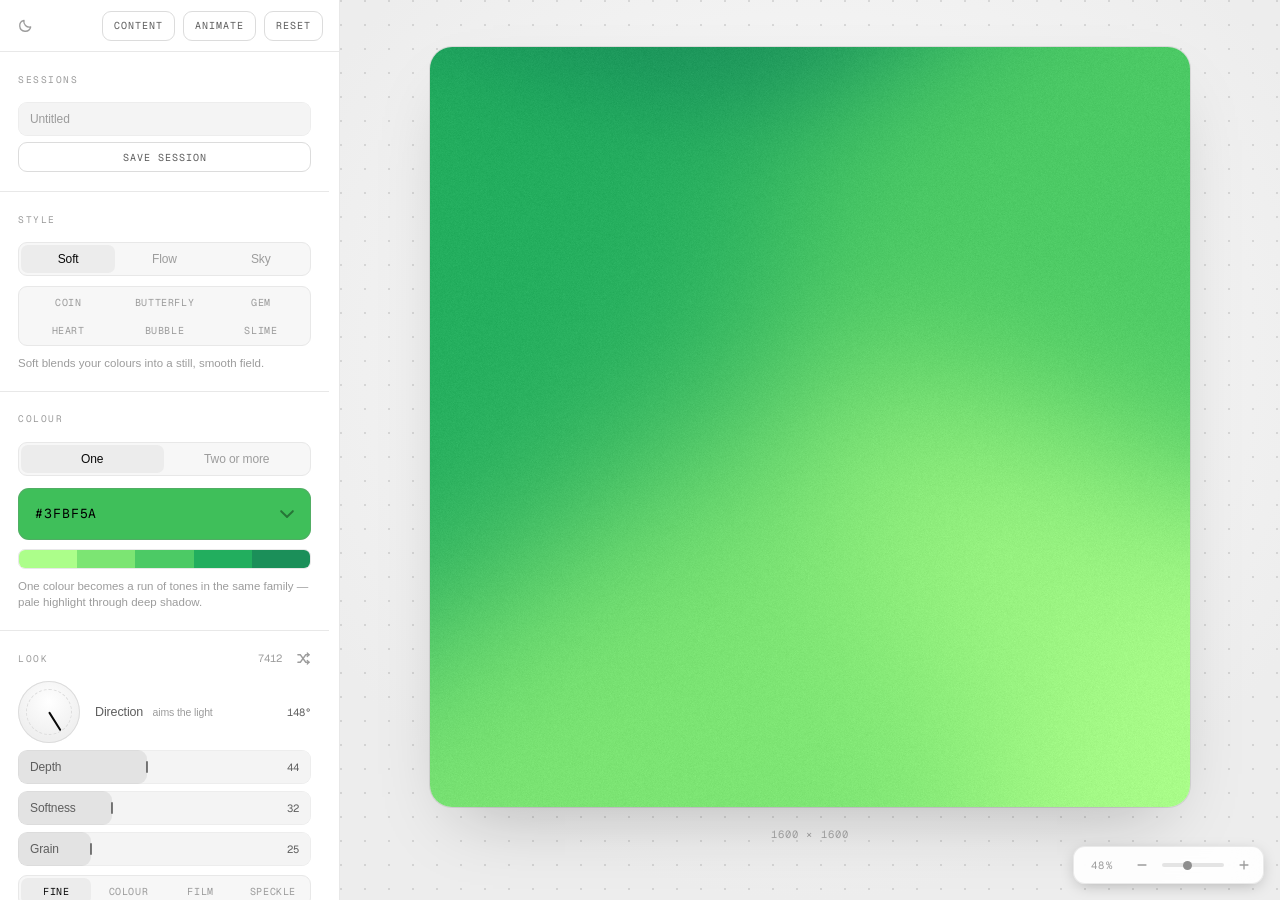
==== commit 88dfb1a0: "Gradient Studio v8: saved sessions, keyframe timeline, MP4 recording Sessions save only by hand, wit" ====
--- a/index.html
+++ b/index.html
@@ -304,7 +304,88 @@
 .presets{margin-top:10px;display:grid;grid-template-columns:repeat(3,1fr)}
 .presets button{min-width:0;overflow:hidden;text-overflow:ellipsis;white-space:nowrap}
 .btn[disabled]{opacity:.6;cursor:default;pointer-events:none}
-#playBtn svg{width:13px;height:13px}
+#playBtn svg,#tlPlay svg{width:13px;height:13px}
+
+/* ── sessions — nothing is written until Save is pressed ── */
+.sessrow{position:relative}
+.sessname{width:100%;height:34px;padding:0 28px 0 12px;border-radius:9px;background:var(--row);
+  box-shadow:inset 0 0 0 .5px var(--row-line);font-size:12px;letter-spacing:-.01em;color:var(--ink-3);
+  transition:color .15s,background .15s}
+.sessname::placeholder{color:var(--ink-3)}
+.sessname:hover{color:var(--ink-2)}
+.sessname:focus{color:var(--ink);background:var(--row-fill)}
+.dirty{position:absolute;right:12px;top:50%;width:6px;height:6px;margin-top:-3px;border-radius:50%;
+  background:var(--ink-2);opacity:0;transform:scale(.4);pointer-events:none;
+  transition:opacity .3s cubic-bezier(.16,1,.3,1),transform .3s cubic-bezier(.16,1,.3,1)}
+.dirty.on{opacity:1;transform:scale(1)}
+.sessbtns{display:grid;grid-template-columns:1fr 1fr;gap:6px;margin-top:6px}
+.sessbtns.one{grid-template-columns:1fr}
+.sesslist{margin-top:8px;display:flex;flex-direction:column;gap:2px;max-height:176px;overflow-y:auto;
+  scrollbar-width:thin;scrollbar-color:var(--line-2) transparent}
+.sess{display:flex;align-items:center;gap:10px;height:34px;flex:none;padding:0 4px 0 8px;border-radius:9px;
+  cursor:pointer;transition:background .15s}
+.sess:hover{background:var(--hover)}
+.sess[aria-current="true"]{background:var(--seg-on)}
+.sess .chip{width:26px;height:16px;border-radius:5px;flex:none;box-shadow:inset 0 0 0 1px rgba(127,127,127,.25)}
+.sess .nm{flex:1;min-width:0;font-size:12px;letter-spacing:-.01em;color:var(--ink-2);
+  white-space:nowrap;overflow:hidden;text-overflow:ellipsis;transition:color .15s}
+.sess:hover .nm,.sess[aria-current="true"] .nm{color:var(--ink)}
+.sess .when{font-family:var(--mono);font-size:9.5px;color:var(--ink-3);flex:none;font-variant-numeric:tabular-nums}
+.sess .x{width:24px;height:24px;border-radius:7px;flex:none;display:grid;place-items:center;font-size:14px;
+  color:var(--ink-3);opacity:0;transition:.14s}
+.sess:hover .x{opacity:1}
+.sess .x:hover{color:var(--ink);background:var(--line)}
+.lenrow{display:flex;align-items:center;gap:8px;margin-top:12px;font-size:12px;color:var(--ink-2);letter-spacing:-.01em}
+.numin{width:44px;font-family:var(--mono);font-size:10.5px;color:var(--ink-3);text-align:right;
+  padding:3px 5px;border-radius:6px;font-variant-numeric:tabular-nums;transition:color .15s,background .15s}
+.numin:hover{color:var(--ink-2)}
+.numin:focus{color:var(--ink);background:var(--row-fill)}
+.lenrow i{font-style:normal;font-family:var(--mono);font-size:10.5px;color:var(--ink-3)}
+
+/* ── timeline — floats over the foot of the stage ── */
+.tl{position:absolute;left:50%;bottom:16px;z-index:11;width:min(760px,calc(100% - 32px));
+  padding:8px 12px 12px;border-radius:16px;border:1px solid var(--pill-line);background:var(--pill);
+  backdrop-filter:blur(20px);-webkit-backdrop-filter:blur(20px);
+  box-shadow:0 1px 2px rgba(0,0,0,.08),0 12px 36px -12px rgba(0,0,0,.35);
+  transform:translate(-50%,14px);opacity:0;visibility:hidden;
+  transition:transform .45s cubic-bezier(.16,1,.3,1),opacity .3s ease,visibility 0s linear .45s}
+.tl.on{transform:translate(-50%,0);opacity:1;visibility:visible;
+  transition:transform .45s cubic-bezier(.16,1,.3,1),opacity .3s ease,visibility 0s}
+.tl-top{display:flex;align-items:center;gap:6px;min-height:32px;flex-wrap:wrap}
+.tl-top .iconbtn{margin:0}
+.tl-time{font-family:var(--mono);font-size:10.5px;color:var(--ink-2);font-variant-numeric:tabular-nums;
+  display:flex;align-items:center;gap:2px;margin-left:2px}
+.tl-time .numin{width:30px;text-align:right;padding:3px 2px}
+.tl-sp{flex:1}
+.tl .seg{flex:none}
+.tl .seg button{flex:none;padding:0 9px;height:24px}
+.tl-loop{display:flex;align-items:center;gap:6px;font-size:12px;color:var(--ink-2);cursor:pointer;
+  padding:0 6px;letter-spacing:-.01em;transition:color .15s}
+.tl-loop:hover{color:var(--ink)}
+.tl-loop input{accent-color:var(--ink-2);width:13px;height:13px;cursor:pointer}
+.tl .btn.mono{height:28px}
+.tl-track{position:relative;height:36px;margin-top:8px;border-radius:9px;background:var(--row);
+  box-shadow:inset 0 0 0 .5px var(--row-line);cursor:pointer;touch-action:none;user-select:none}
+.tl-lane{position:absolute;inset:0 12px}
+.tl-ticks i{position:absolute;bottom:0;width:1px;height:6px;background:var(--line-2)}
+.tl-ticks i.maj{height:11px}
+.tl-loopz{position:absolute;top:0;bottom:0;background:repeating-linear-gradient(135deg,transparent 0 5px,var(--row-line) 5px 6px);
+  border-radius:0 9px 9px 0;pointer-events:none}
+.tl-key{position:absolute;top:50%;width:11px;height:11px;margin:-5.5px 0 0 -5.5px;border-radius:2.5px;
+  background:var(--ink-3);transform:rotate(45deg);cursor:grab;
+  transition:background .15s,box-shadow .2s cubic-bezier(.16,1,.3,1),transform .2s cubic-bezier(.16,1,.3,1)}
+.tl-key::before{content:"";position:absolute;inset:-7px}
+.tl-key:hover{background:var(--ink-2);transform:rotate(45deg) scale(1.12)}
+.tl-key.sel{background:var(--ink);box-shadow:0 0 0 3px var(--row-fill-hi)}
+.tl-head{position:absolute;top:-5px;bottom:-5px;width:2px;margin-left:-1px;border-radius:2px;background:var(--ink);pointer-events:none}
+.tl-head::before{content:"";position:absolute;top:-3px;left:50%;width:8px;height:8px;margin-left:-4px;border-radius:50%;background:var(--ink)}
+.tl-empty{position:absolute;inset:0;display:flex;align-items:center;justify-content:center;pointer-events:none;
+  font-size:11.5px;color:var(--ink-3);letter-spacing:-.01em;padding:0 20px;text-align:center}
+.zoombar{transition:bottom .45s cubic-bezier(.16,1,.3,1)}
+.stage.tl-on .zoombar{bottom:calc(var(--tlh,0px) + 28px)}
+/* while a clip records, the controls rest so nothing can knock the take */
+body.rec .rail,body.rec .tl{pointer-events:none;opacity:.55;transition:opacity .3s}
+@media (hover:none){ .sess .x{opacity:.6} }
 </style>
 </head>
 <body>
@@ -315,11 +396,25 @@
       <button class="iconbtn" id="themeBtn" title="Light / dark" aria-label="Toggle theme"></button>
       <div class="headacts">
         <button class="btn mono" id="toggleContent" aria-pressed="false">Content</button>
+        <button class="btn mono" id="toggleTl" aria-pressed="false" title="Timeline — keyframe the settings, then record — T">Animate</button>
         <button class="btn mono" id="reset">Reset</button>
       </div>
     </div>
 
     <div class="rail-body">
+
+      <section class="grp">
+        <div class="grp-h"><span>Sessions</span><span class="seedval" id="sessCount"></span></div>
+        <div class="sessrow">
+          <input class="sessname" id="sessName" placeholder="Untitled" spellcheck="false" maxlength="40" aria-label="Session name">
+          <span class="dirty" id="sessDirty" title="Unsaved changes"></span>
+        </div>
+        <div class="sessbtns" id="sessBtns">
+          <button class="btn mono" id="sessSave">Save</button>
+          <button class="btn mono" id="sessNew">Save as new</button>
+        </div>
+        <div class="sesslist" id="sessList"></div>
+      </section>
 
       <section class="grp">
         <div class="grp-h"><span>Style</span></div>
@@ -400,13 +495,9 @@
           <button class="btn mono" id="copyHex">Copy colours</button>
         </div>
         <div class="off" id="videoRow">
-          <div class="seg mono" id="lenSeg" style="margin-top:12px">
-            <button data-v="5"  aria-pressed="false">5s</button>
-            <button data-v="10" aria-pressed="true">10s</button>
-            <button data-v="20" aria-pressed="false">20s</button>
-          </div>
+          <label class="lenrow">Length <input class="numin" id="lenIn" inputmode="decimal" aria-label="Video length in seconds"><i>s</i></label>
           <button class="btn full" id="dlVideo" style="margin-top:6px">Download video</button>
-          <div class="hint">Copy code gives a live, moving version for any website. Video saves the motion as MP4, or WebM where MP4 isn't available.</div>
+          <div class="hint" id="videoHint"></div>
         </div>
       </section>
 
@@ -446,6 +537,38 @@
       <button id="zIn" aria-label="Zoom in" title="Zoom in">
         <svg viewBox="0 0 16 16" fill="none" stroke="currentColor" stroke-width="1.5" stroke-linecap="round"><path d="M3.5 8h9M8 3.5v9"/></svg>
       </button>
+    </div>
+
+    <div class="tl" id="tl">
+      <div class="tl-top">
+        <button class="iconbtn" id="tlPlay" aria-label="Play"></button>
+        <span class="tl-time"><span id="tlNow">0.00</span>&nbsp;/<input class="numin" id="tlDur" inputmode="decimal" aria-label="Timeline length in seconds">s</span>
+        <span class="tl-sp"></span>
+        <button class="iconbtn off" id="tlCopy" title="Copy keys — ⌘C" aria-label="Copy keys">
+          <svg viewBox="0 0 16 16" fill="none" stroke="currentColor" stroke-width="1.3" stroke-linejoin="round"><rect x="5.5" y="5.5" width="8" height="8" rx="2"/><path d="M10.5 5.5V4a1.5 1.5 0 0 0-1.5-1.5H4A1.5 1.5 0 0 0 2.5 4v5A1.5 1.5 0 0 0 4 10.5h1.5"/></svg>
+        </button>
+        <button class="iconbtn off" id="tlPaste" title="Paste keys at the playhead — ⌘V" aria-label="Paste keys">
+          <svg viewBox="0 0 16 16" fill="none" stroke="currentColor" stroke-width="1.3" stroke-linejoin="round" stroke-linecap="round"><rect x="3" y="3" width="10" height="11" rx="2"/><path d="M6 3V2.5h4V3M6 8h4M6 10.5h2.5"/></svg>
+        </button>
+        <button class="iconbtn off" id="tlDel" title="Delete keys — ⌫" aria-label="Delete keys">
+          <svg viewBox="0 0 16 16" fill="none" stroke="currentColor" stroke-width="1.3" stroke-linecap="round" stroke-linejoin="round"><path d="M3 4.5h10M6.5 4.5V3h3v1.5M4.5 4.5l.6 8.2c.1.8.7 1.3 1.5 1.3h2.8c.8 0 1.4-.5 1.5-1.3l.6-8.2"/></svg>
+        </button>
+        <div class="seg mono" id="tlEase">
+          <button data-v="smooth" aria-pressed="true" title="Ease in and out of each key">Smooth</button>
+          <button data-v="linear" aria-pressed="false" title="Even speed between keys">Linear</button>
+        </div>
+        <label class="tl-loop" title="Ease from the last key back to the first, so the clip loops cleanly"><input type="checkbox" id="tlLoop">Loop</label>
+        <button class="btn mono" id="tlKey" title="Lock the current settings at the playhead — K">◆ Key</button>
+      </div>
+      <div class="tl-track" id="tlTrack">
+        <div class="tl-lane" id="tlLane">
+          <div class="tl-ticks" id="tlTicks"></div>
+          <div class="tl-loopz off" id="tlLoopZ"></div>
+          <div id="tlKeys"></div>
+          <div class="tl-head" id="tlHead"></div>
+        </div>
+        <div class="tl-empty" id="tlEmpty">Press ◆ Key to lock this frame, then move the playhead and change any setting</div>
+      </div>
     </div>
   </main>
 </div>
@@ -908,7 +1031,9 @@
   scale:1.0, fwarp:1.9, stretch:2.4, detail:3.2, speed:0.3,
   contrast:1.0, sheen:0.3, folds:2.0,
   /* hatch — both styles */
-  hatch:0, hatchGap:7, hatchAngle:45
+  hatch:0, hatchGap:7, hatchAngle:45,
+  /* timeline — keys hold settings at points in time; dur is also the video length */
+  keys:[], dur:10, loop:false, ease:'smooth'
 };
 /* one set of presets per style.
    Soft: candy 3D objects — coins, butterflies, gems, bubbles.
@@ -1264,6 +1389,8 @@
 addEventListener('paste',e=>{
   if(e.target.matches('input,[contenteditable]')) return;
   const t=(e.clipboardData||window.clipboardData).getData('text')||'';
+  const clip=readKeyClip(t);
+  if(clip){ e.preventDefault(); KEYCLIP=clip; pasteKeys(); return; }
   const found=(t.match(/#?\b[0-9a-fA-F]{6}\b/g)||[]).map(hex2rgb).filter(Boolean).map(rgb2hex).slice(0,MAXP-1);
   if(!found.length) return;
   S.colors=found; S.mode=found.length>1?'multi':'single'; openIdx=-1;
@@ -1297,12 +1424,12 @@
   document.querySelectorAll('#styleSeg button').forEach(b=>b.setAttribute('aria-pressed',String(b.dataset.v===S.style)));
   document.getElementById('styleHint').textContent=STYLE_HINT[S.style];
   renderPresets();
-  ['ctlFlow','motionGrp','copyCode','videoRow'].forEach(id=>document.getElementById(id).classList.toggle('off',!flow));
+  ['ctlFlow','motionGrp','copyCode'].forEach(id=>document.getElementById(id).classList.toggle('off',!flow));
   ['copyCss'].forEach(id=>document.getElementById(id).classList.toggle('off',flow));
   SLIDERS.softness.classList.toggle('off',flow);
   // Depth is shared: sits among the flow sliders (before Folds), or first in Look for soft
   if(flow) SLIDERS.folds.parentNode.insertBefore(SLIDERS.depth,SLIDERS.folds); else SLIDERS.softness.parentNode.insertBefore(SLIDERS.depth,SLIDERS.softness);
-  syncPlay();
+  syncVideoRow(); syncPlay();
 }
 document.getElementById('styleSeg').addEventListener('click',e=>{
   const b=e.target.closest('button'); if(!b||b.dataset.v===S.style) return;
@@ -1312,7 +1439,7 @@
   showSeed();
   syncStyle(); syncGrainSeg(); paintDial();
   Object.values(SLIDERS).forEach(s=>s._paint());
-  build();
+  if(S.keys.length) seek(head); else build();
 });
 const presetRow=document.getElementById('presetRow');
 /* a preset stays lit while the colours are still the ones it set */
@@ -1353,21 +1480,39 @@
 let playing=!matchMedia('(prefers-reduced-motion: reduce)').matches;
 let ftime=0, gclock=0, raf=0, lastT=0;
 const grainTick=()=>Math.floor(gclock*24);   /* grain re-rolls at film rate, not screen rate */
+/* with the timeline open the playhead is the clock: playing moves it, and
+   everything — settings and the flow's drift — is read off it */
+const moving=()=>tlOpen||S.style!=='soft';
 function frame(now){
   raf=0;
-  if(S.style==='soft'||!playing||document.hidden) return;
+  if(!moving()||!playing||document.hidden||recording) return;
   const dt=Math.min(0.05,(now-lastT)/1000); lastT=now;
-  ftime+=dt*S.speed; gclock+=dt;
-  render(cv.width,cv.height);
+  if(tlOpen){
+    let h=head+dt;
+    if(h>=S.dur){ if(S.loop) h%=S.dur; else { h=S.dur; playing=false; } }
+    seek(h,true);
+    if(!playing){ seek(head); syncPlay(); return; }
+  }else{
+    ftime+=dt*S.speed; gclock+=dt;
+    render(cv.width,cv.height);
+  }
   raf=requestAnimationFrame(frame);
 }
 function syncPlay(){
-  playBtn.innerHTML=playing?ICON_PAUSE:ICON_PLAY;
-  playBtn.title=playing?'Pause — Space':'Play — Space';
-  playBtn.setAttribute('aria-label',playing?'Pause':'Play');
-  if(S.style!=='soft'&&playing&&!document.hidden&&!raf){ lastT=performance.now(); raf=requestAnimationFrame(frame); }
-}
-playBtn.addEventListener('click',()=>{ playing=!playing; syncPlay(); });
+  [playBtn,tlPlay].forEach(b=>{
+    b.innerHTML=playing?ICON_PAUSE:ICON_PLAY;
+    b.title=playing?'Pause — Space':'Play — Space';
+    b.setAttribute('aria-label',playing?'Pause':'Play');
+  });
+  if(moving()&&playing&&!document.hidden&&!raf&&!recording){ lastT=performance.now(); raf=requestAnimationFrame(frame); }
+}
+function togglePlay(){
+  if(!playing&&tlOpen&&head>=S.dur-1e-3&&!S.loop) seek(0,true);
+  const was=playing; playing=!playing;
+  if(was&&tlOpen) seek(head);         /* settle the panel on the frame it stopped at */
+  syncPlay();
+}
+playBtn.addEventListener('click',togglePlay);
 document.addEventListener('visibilitychange',syncPlay);
 
 /* ── grain type ── */
@@ -1475,7 +1620,9 @@
   S=structuredClone(next); showSeed(); openIdx=-1;
   syncMode(); syncStyle(); syncGrainSeg(); renderTiles(); paintDial(); paintSize(); renderAspects();
   Object.values(SLIDERS).forEach(s=>s._paint());
+  sel.clear(); head=clamp(head,0,S.dur); renderTrack();
   resize();
+  if(S.keys.length) seek(head);
 }
 /* no confirm: reset happens at once and the toast carries the way back */
 document.getElementById('reset').addEventListener('click',()=>{
@@ -1558,6 +1705,12 @@
   card.style.borderRadius=S.radius+'px';
   render(cv.width,cv.height);
   syncPresets();
+  afterEdit();
+}
+/* the cheap half of build, for frames where only the timeline moved */
+function rebuildLight(){
+  STOPS=currentStops(); PTS=layout(STOPS,engine()); FP=flowParams();
+  render(cv.width,cv.height);
 }
 const wrap=document.getElementById('wrap'), stage=document.getElementById('stage');
 const MAXCSS=2600;              /* ceiling on the backing store, not on the export */
@@ -1566,12 +1719,13 @@
    at high zoom would otherwise shrink the fit and oscillate */
 function fitW(){
   const aspect=S.outW/S.outH;
-  const aw=stage.clientWidth-88, ah=stage.clientHeight-88;
+  const aw=stage.clientWidth-88, ah=stage.clientHeight-88-tlReserve();
   let w=Math.min(aw,760,S.outW);
   if(w/aspect>ah) w=ah*aspect;
   return Math.max(w,40);
 }
 function resize(){
+  if(recording) return;            /* the canvas is the video while a take runs */
   const aspect=S.outW/S.outH, f=fitW();
   const cap=Math.min(MAXCSS,MAXCSS*aspect);   /* caps the long side either way */
   const w=clamp(f*S.zoom,40,cap);
@@ -1709,19 +1863,400 @@
   navigator.clipboard.writeText(embedCode()).then(()=>toast('Code copied — paste it into any page'),()=>toast('Copy blocked'));
 });
 
-let vidLen=10, recording=false;
-document.getElementById('lenSeg').addEventListener('click',e=>{
+/* ══════════════════════════════════════════════════════════════
+   TIMELINE — keys lock the settings at a moment; between them every
+   number eases, colours blend in Oklab and the direction takes the
+   short way round. Choices (seed, grain type, colour count) hold.
+   ══════════════════════════════════════════════════════════════ */
+const TWEEN_NUM=['depth','softness','grain','grainSize','scatter','warp','bloom','vivid','hueShift',
+  'scale','fwarp','stretch','detail','speed','contrast','sheen','folds','hatch','hatchGap','hatchAngle'];
+const TWEEN_HOLD=['seed','grainType','mode','tones'];
+const FPS=30, qt=t=>Math.round(t*FPS)/FPS, DURMAX=60;
+let tlOpen=false, head=0, applying=false, recording=false, KEYCLIP=null;
+const sel=new Set();
+const tl=document.getElementById('tl'), tlPlay=document.getElementById('tlPlay'),
+      tlTrack=document.getElementById('tlTrack'), tlLane=document.getElementById('tlLane'),
+      tlKeys=document.getElementById('tlKeys'), tlHead=document.getElementById('tlHead'),
+      tlNow=document.getElementById('tlNow'), tlDur=document.getElementById('tlDur'),
+      tlLoop=document.getElementById('tlLoop'), tlLoopZ=document.getElementById('tlLoopZ'),
+      tlTicks=document.getElementById('tlTicks'), tlEmpty=document.getElementById('tlEmpty'),
+      toggleTl=document.getElementById('toggleTl'), lenIn=document.getElementById('lenIn');
+const uid=()=>Math.random().toString(36).slice(2,10);
+const keyVals=()=>{
+  const v={direction:S.direction,colors:S.colors.slice()};
+  TWEEN_NUM.forEach(k=>v[k]=S[k]); TWEEN_HOLD.forEach(k=>v[k]=S[k]);
+  return v;
+};
+const easeU=u=>S.ease==='linear'?u:u*u*(3-2*u);
+function mixHex(x,y,u){
+  const A=hex2lch(x),B=hex2lch(y); if(!A||!B) return x;
+  const a=[A.L,A.C*Math.cos(A.H*D),A.C*Math.sin(A.H*D)], b=[B.L,B.C*Math.cos(B.H*D),B.C*Math.sin(B.H*D)];
+  const m=a.map((v,i)=>v+(b[i]-v)*u);
+  return lch2hex(m[0],Math.hypot(m[1],m[2]),Math.atan2(m[2],m[1])/D).hex;
+}
+function mixVals(a,b,u){
+  const v={...a,colors:a.colors.slice()};
+  if(u<=0) return v;
+  TWEEN_NUM.forEach(k=>v[k]=a[k]+(b[k]-a[k])*u);
+  const d=((b.direction-a.direction)%360+540)%360-180;
+  v.direction=((a.direction+d*u)%360+360)%360;
+  if(a.mode===b.mode&&a.colors.length===b.colors.length) v.colors=a.colors.map((h,i)=>mixHex(h,b.colors[i],u));
+  return v;
+}
+/* which two keys a moment sits between, and how far along — loop adds a last
+   leg from the final key back to the first, landing exactly at the end */
+function segAt(t){
+  const K=S.keys, n=K.length;
+  if(!n) return null;
+  if(t<=K[0].t) return {a:K[0].v,b:K[0].v,u:0};
+  for(let i=0;i<n-1;i++) if(t<K[i+1].t) return {a:K[i].v,b:K[i+1].v,u:easeU((t-K[i].t)/(K[i+1].t-K[i].t))};
+  const L=K[n-1];
+  if(S.loop&&n>1&&S.dur-L.t>1e-6) return {a:L.v,b:K[0].v,u:easeU(clamp((t-L.t)/(S.dur-L.t)))};
+  return {a:L.v,b:L.v,u:0};
+}
+function evalAt(t){ const s=segAt(t); return s&&mixVals(s.a,s.b,s.u); }
+/* the flow's drift is speed integrated over time, so a key that changes the
+   speed bends the motion instead of jumping it */
+function flowTimeAt(t){
+  if(!S.keys.length) return S.speed*t;
+  const n=Math.max(1,Math.ceil(t*FPS)), dt=t/n; let s=0;
+  for(let i=0;i<n;i++){ const g=segAt((i+.5)*dt); s+=(g.a.speed+(g.b.speed-g.a.speed)*g.u)*dt; }
+  return s;
+}
+let shownMode=null, shownCount=-1;
+function paintTilesLight(){
+  const n=S.mode==='single'?1:S.colors.length;
+  if(openIdx>=0||S.mode!==shownMode||n!==tileHost.children.length){ syncMode(); renderTiles(); }
+  else [...tileHost.children].forEach((w,i)=>{
+    const t=w.querySelector('.tile'), x=w.querySelector('.hex'), hex=S.colors[i];
+    const fg=(hex2lch(hex)||{L:.6}).L>0.62?'#000':'#fff';
+    t.style.background=hex; t.style.color=fg; x.style.color=fg; t.querySelector('.kill').style.color=fg;
+    if(document.activeElement!==x) x.value=hex;
+  });
+  shownMode=S.mode;
+}
+function syncControls(){
+  Object.values(SLIDERS).forEach(s=>s._paint()); paintDial(); showSeed(); syncGrainSeg(); paintTilesLight();
+}
+/* move the playhead. light = mid-drag or playing: skip the rail's slower work */
+function seek(t,light){
+  head=clamp(t,0,S.dur);
+  applying=true;
+  if(S.keys.length){ const v=evalAt(head); Object.assign(S,v); S.colors=v.colors.slice(); syncControls(); }
+  if(tlOpen){ ftime=flowTimeAt(head); gclock=head; }
+  if(light) rebuildLight(); else build();
+  applying=false;
+  paintHead();
+}
+/* once there is a key, changing any setting writes one at the playhead */
+let editQ=0;
+function afterEdit(){
+  queueDirty();
+  if(applying||recording||editQ) return;
+  editQ=requestAnimationFrame(()=>{ editQ=0; autoKey(); });
+}
+function autoKey(){
+  if(!S.keys.length||applying||recording) return;
+  const cur=keyVals();
+  if(canon(cur)===canon(evalAt(head))) return;
+  if(playing&&tlOpen){ playing=false; syncPlay(); }
+  upsertKey(head,cur);
+}
+function upsertKey(t,v){
+  t=clamp(qt(t),0,S.dur);
+  let k=S.keys.find(k=>Math.abs(k.t-t)<0.5/FPS);
+  if(k) k.v=v; else { k={id:uid(),t,v}; S.keys.push(k); }
+  S.keys.sort((a,b)=>a.t-b.t);
+  renderTrack();
+  return k;
+}
+function lockKey(){
+  if(!tlOpen) setTl(true);
+  const first=!S.keys.length;
+  const k=upsertKey(head,keyVals());
+  sel.clear(); sel.add(k.id); renderTrack();
+  toast(first?'Key locked — move the playhead and change a setting':`Key at ${k.t.toFixed(2)}s`);
+}
+function paintHead(){
+  tlHead.style.left=(head/S.dur*100)+'%';
+  tlNow.textContent=head.toFixed(2);
+}
+function renderTrack(){
+  const d=S.dur, maj=d>20?10:5;
+  let ticks='';
+  for(let s=1;s<d;s++) ticks+=`<i class="${s%maj?'':'maj'}" style="left:${s/d*100}%"></i>`;
+  tlTicks.innerHTML=ticks;
+  tlKeys.innerHTML=S.keys.map(k=>`<b class="tl-key${sel.has(k.id)?' sel':''}" data-id="${k.id}" style="left:${k.t/d*100}%" title="${k.t.toFixed(2)}s"></b>`).join('');
+  const last=S.keys[S.keys.length-1], lz=S.loop&&S.keys.length>1&&last.t<d;
+  tlLoopZ.classList.toggle('off',!lz);
+  if(lz){ tlLoopZ.style.left=(last.t/d*100)+'%'; tlLoopZ.style.width=((d-last.t)/d*100)+'%'; }
+  tlEmpty.classList.toggle('off',S.keys.length>0);
+  [tlDur,lenIn].forEach(x=>{ if(document.activeElement!==x) x.value=+d.toFixed(2); });
+  tlLoop.checked=S.loop;
+  document.querySelectorAll('#tlEase button').forEach(b=>b.setAttribute('aria-pressed',String(b.dataset.v===S.ease)));
+  document.getElementById('tlCopy').classList.toggle('off',!sel.size);
+  document.getElementById('tlDel').classList.toggle('off',!sel.size);
+  document.getElementById('tlPaste').classList.toggle('off',!KEYCLIP);
+  paintHead(); syncVideoRow(); queueDirty();
+}
+const tlReserve=()=>tlOpen?tl.offsetHeight+16:0;
+function setTl(on){
+  if(on===tlOpen) return;
+  tlOpen=on;
+  tl.classList.toggle('on',on); stage.classList.toggle('tl-on',on);
+  toggleTl.setAttribute('aria-pressed',String(on));
+  stage.style.setProperty('--tlh',tl.offsetHeight+'px');
+  wrap.style.paddingBottom=(44+tlReserve())+'px';
+  if(on){ playing=false; renderTrack(); seek(head); }
+  resize(); syncPlay();
+}
+toggleTl.addEventListener('click',()=>setTl(!tlOpen));
+tlPlay.addEventListener('click',togglePlay);
+document.getElementById('tlKey').addEventListener('click',lockKey);
+tlLoop.addEventListener('change',()=>{ S.loop=tlLoop.checked; renderTrack(); seek(head); });
+document.getElementById('tlEase').addEventListener('click',e=>{
   const b=e.target.closest('button'); if(!b) return;
-  vidLen=+b.dataset.v;
-  document.querySelectorAll('#lenSeg button').forEach(x=>x.setAttribute('aria-pressed',String(x===b)));
-});
-/* MediaRecorder records in real time, so the clip plays out on a second,
-   hidden canvas at video size while the preview carries on. MP4 where the
-   browser can encode it, WebM otherwise. */
-const dlVideo=document.getElementById('dlVideo');
+  S.ease=b.dataset.v; renderTrack(); seek(head);
+});
+/* length can't cut keys off the end — it stops at the last one */
+function setDur(x){
+  const n=parseFloat(String(x.value).replace(',','.'));
+  if(!isNaN(n)){
+    const lastT=S.keys.length?S.keys[S.keys.length-1].t:0;
+    S.dur=Math.round(clamp(n,Math.max(1,lastT),DURMAX)*10)/10;
+  }
+  x.value=S.dur; head=Math.min(head,S.dur); renderTrack(); if(tlOpen) seek(head);
+}
+[tlDur,lenIn].forEach(x=>{
+  x.addEventListener('change',()=>setDur(x));
+  x.addEventListener('keydown',e=>{ if(e.key==='Enter') x.blur(); });
+  x.addEventListener('focus',()=>x.select());
+});
+
+/* track: drag a key to retime it (all selected keys move together), click or
+   drag anywhere else to scrub; the playhead catches on keys it passes near */
+let tdrag=null;
+const laneT=x=>{ const r=tlLane.getBoundingClientRect(); return clamp((x-r.left)/r.width)*S.dur; };
+function snapT(x){
+  const r=tlLane.getBoundingClientRect(), t=laneT(x);
+  for(const k of S.keys) if(Math.abs(k.t-t)/S.dur*r.width<6) return k.t;
+  return qt(t);
+}
+tlTrack.addEventListener('pointerdown',e=>{
+  if(playing){ playing=false; syncPlay(); }
+  try{ tlTrack.setPointerCapture(e.pointerId); }catch(x){}
+  const kEl=e.target.closest('.tl-key');
+  if(kEl){
+    const id=kEl.dataset.id, k=S.keys.find(k=>k.id===id);
+    if(e.shiftKey){ sel.has(id)?sel.delete(id):sel.add(id); }
+    else if(!sel.has(id)){ sel.clear(); sel.add(id); }
+    tdrag={key:k,x0:e.clientX,orig:new Map(S.keys.filter(k=>sel.has(k.id)).map(k=>[k.id,k.t]))};
+    renderTrack(); seek(k.t,true);
+  }else{
+    if(!e.shiftKey) sel.clear();
+    tdrag={scrub:true}; renderTrack(); seek(snapT(e.clientX),true);
+  }
+});
+tlTrack.addEventListener('pointermove',e=>{
+  if(!tdrag) return;
+  if(tdrag.scrub) return seek(snapT(e.clientX),true);
+  const r=tlLane.getBoundingClientRect(), dt=(e.clientX-tdrag.x0)/r.width*S.dur;
+  S.keys.forEach(k=>{ if(tdrag.orig.has(k.id)) k.t=clamp(qt(tdrag.orig.get(k.id)+dt),0,S.dur); });
+  S.keys.sort((a,b)=>a.t-b.t);
+  renderTrack(); seek(tdrag.key.t,true);
+});
+const endT=e=>{
+  if(!tdrag) return;
+  tdrag=null; try{ tlTrack.releasePointerCapture(e.pointerId); }catch(x){}
+  renderTrack(); seek(head);
+};
+tlTrack.addEventListener('pointerup',endT);
+tlTrack.addEventListener('pointercancel',endT);
+
+/* copy / paste — a copied run keeps its spacing, so a whole tween can be
+   lifted and dropped somewhere else. It also goes to the clipboard as text,
+   which is how keys travel between sessions and tabs. */
+function copyKeys(){
+  const ks=S.keys.filter(k=>sel.has(k.id)); if(!ks.length) return;
+  const t0=ks[0].t;
+  KEYCLIP=ks.map(k=>({dt:k.t-t0,v:structuredClone(k.v)}));
+  try{ navigator.clipboard.writeText(JSON.stringify({gsKeys:KEYCLIP})).catch(()=>{}); }catch(x){}
+  renderTrack();
+  toast(ks.length>1?`${ks.length} keys copied`:'Key copied');
+}
+function readKeyClip(t){
+  if(!t||t.indexOf('gsKeys')<0) return null;
+  try{ const o=JSON.parse(t); return Array.isArray(o.gsKeys)&&o.gsKeys.length?o.gsKeys:null; }catch(x){ return null; }
+}
+function pasteKeys(){
+  if(!KEYCLIP) return;
+  if(!tlOpen) setTl(true);
+  const span=KEYCLIP[KEYCLIP.length-1].dt;
+  if(head+span>S.dur) S.dur=Math.min(DURMAX,Math.ceil((head+span)*10)/10);
+  sel.clear();
+  KEYCLIP.forEach(c=>{ const k=upsertKey(head+c.dt,{...keyVals(),...structuredClone(c.v)}); sel.add(k.id); });
+  renderTrack(); seek(head);
+  toast(KEYCLIP.length>1?`${KEYCLIP.length} keys pasted`:'Key pasted');
+}
+function deleteKeys(){
+  if(!sel.size) return;
+  const before=structuredClone(S.keys), n=sel.size;
+  S.keys=S.keys.filter(k=>!sel.has(k.id)); sel.clear();
+  renderTrack(); seek(head);
+  toast(`${n>1?n+' keys':'Key'} deleted · <u>Undo</u>`,()=>{ S.keys=before; renderTrack(); seek(head); });
+}
+document.getElementById('tlCopy').addEventListener('click',copyKeys);
+document.getElementById('tlPaste').addEventListener('click',pasteKeys);
+document.getElementById('tlDel').addEventListener('click',deleteKeys);
+addEventListener('keydown',e=>{
+  if(!tlOpen||e.target.matches('input,[contenteditable]')) return;
+  const mod=e.metaKey||e.ctrlKey;
+  if(mod&&(e.key==='c'||e.key==='C')&&sel.size&&!String(getSelection())){ e.preventDefault(); copyKeys(); }
+  else if(!mod&&(e.key==='Backspace'||e.key==='Delete')&&sel.size){ e.preventDefault(); deleteKeys(); }
+  else if(!mod&&(e.key==='k'||e.key==='K')) lockKey();
+  else if(!mod&&(e.key==='ArrowLeft'||e.key==='ArrowRight')&&!e.target.closest('.ctl,.dial')){
+    e.preventDefault();
+    if(playing){ playing=false; syncPlay(); }
+    seek(qt(head)+(e.key==='ArrowLeft'?-1:1)*(e.shiftKey?1:1/FPS));
+  }
+});
+
+/* ══════════════════════════════════════════════════════════════
+   SESSIONS — saved by hand only. A loaded session shows a dot once it
+   differs from what was saved; Save overwrites it, Save as new forks it.
+   ══════════════════════════════════════════════════════════════ */
+const SKEY='gs-sessions';
+const sessName=document.getElementById('sessName'), sessDirty=document.getElementById('sessDirty'),
+      sessSave=document.getElementById('sessSave'), sessNew=document.getElementById('sessNew'),
+      sessList=document.getElementById('sessList'), sessBtns=document.getElementById('sessBtns');
+let SESS=[], curId=null, curJSON=null;
+try{ SESS=JSON.parse(localStorage.getItem(SKEY))||[]; }catch(e){ SESS=[]; }
+function persist(){
+  try{ localStorage.setItem(SKEY,JSON.stringify(SESS)); return true; }
+  catch(e){ toast('Could not save — browser storage is full or blocked'); return false; }
+}
+const esc=s=>String(s).replace(/[&<>"]/g,c=>({'&':'&amp;','<':'&lt;','>':'&gt;','"':'&quot;'}[c]));
+/* key order never decides whether something changed */
+const canon=o=>JSON.stringify(o,(k,v)=>v&&typeof v==='object'&&!Array.isArray(v)
+  ?Object.fromEntries(Object.keys(v).sort().map(x=>[x,v[x]])):v);
+/* what a session holds. Zoom is a view, not the work. With keys, the live
+   values are just wherever the playhead is, so the keys stand for them. */
+function sessionData(){
+  const o=structuredClone(S); delete o.zoom;
+  if(o.keys.length){ ['direction','colors',...TWEEN_NUM,...TWEEN_HOLD].forEach(k=>delete o[k]); }
+  return o;
+}
+const curSess=()=>SESS.find(s=>s.id===curId)||null;
+const STYLE_NAME={soft:'Soft',flow:'Flow',sky:'Sky'};
+function freshName(base){
+  const names=new Set(SESS.map(s=>s.name));
+  if(!names.has(base)) return base;
+  const stem=base.replace(/\s+\d+$/,''); let n=2;
+  while(names.has(`${stem} ${n}`)) n++;
+  return `${stem} ${n}`;
+}
+function ago(ts){
+  const s=(Date.now()-ts)/1000;
+  if(s<60) return 'now'; if(s<3600) return Math.floor(s/60)+'m'; if(s<86400) return Math.floor(s/3600)+'h';
+  return new Date(ts).toLocaleDateString(undefined,{month:'short',day:'numeric'});
+}
+function sessColors(d){
+  const c=(d.keys&&d.keys.length?d.keys[0].v:d).colors||['#888'];
+  const list=(d.keys&&d.keys.length?d.keys[0].v.mode:d.mode)==='single'?c.slice(0,1):c;
+  return list.length>1?list.join(','):`${list[0]},${list[0]}`;
+}
+function renderSessions(){
+  document.getElementById('sessCount').textContent=SESS.length||'';
+  sessList.innerHTML=SESS.map(s=>`<div class="sess" data-id="${s.id}" aria-current="${s.id===curId}" title="Load ${esc(s.name)}">
+    <span class="chip" style="background:linear-gradient(90deg,${sessColors(s.data)})"></span>
+    <span class="nm">${esc(s.name)}</span>
+    <span class="when">${s.data.keys&&s.data.keys.length?'◆ ':''}${ago(s.at)}</span>
+    <button class="x" title="Delete" aria-label="Delete ${esc(s.name)}">×</button></div>`).join('');
+  sessList.classList.toggle('off',!SESS.length);
+  syncDirty();
+}
+let dirtyQ=0;
+function queueDirty(){ if(!dirtyQ) dirtyQ=requestAnimationFrame(()=>{ dirtyQ=0; syncDirty(); }); }
+function syncDirty(){
+  const s=curSess();
+  const d=!!s&&(canon(sessionData())!==curJSON||sessName.value.trim()!==s.name);
+  sessDirty.classList.toggle('on',d);
+  sessSave.disabled=!!s&&!d;
+  sessSave.textContent=s?'Save':'Save session';
+  sessNew.classList.toggle('off',!s); sessBtns.classList.toggle('one',!s);
+}
+function saveNew(){
+  const s=curSess();
+  let nm=sessName.value.trim()||`${STYLE_NAME[S.style]} 1`;
+  if(s&&nm===s.name) nm=freshName(nm+' 2'); else nm=freshName(nm);
+  const data=sessionData(), n={id:uid(),name:nm,at:Date.now(),data};
+  SESS.unshift(n);
+  if(!persist()){ SESS.shift(); return; }
+  curId=n.id; curJSON=canon(data); sessName.value=nm;
+  renderSessions(); toast(`Saved “${esc(nm)}”`);
+}
+function saveCur(){
+  const s=curSess(); if(!s) return saveNew();
+  const prev={name:s.name,at:s.data,ts:s.at};
+  s.name=sessName.value.trim()||s.name; s.data=sessionData(); s.at=Date.now();
+  if(!persist()){ s.name=prev.name; s.data=prev.at; s.at=prev.ts; return; }
+  curJSON=canon(s.data); sessName.value=s.name;
+  renderSessions(); toast(`Saved “${esc(s.name)}”`);
+}
+sessSave.addEventListener('click',saveCur);
+sessNew.addEventListener('click',saveNew);
+sessName.addEventListener('input',queueDirty);
+sessName.addEventListener('keydown',e=>{ if(e.key==='Enter'){ sessName.blur(); saveCur(); } });
+/* loading is instant; whatever was on screen comes back with Undo */
+function loadSession(id){
+  const s=SESS.find(x=>x.id===id); if(!s||recording) return;
+  const back={S:structuredClone(S),curId,curJSON,name:sessName.value,head};
+  const next={...structuredClone(DEFAULTS),...structuredClone(s.data),zoom:S.zoom};
+  if(playing&&tlOpen){ playing=false; syncPlay(); }
+  curId=id; curJSON=canon(s.data); sessName.value=s.name; head=0;
+  applyState(next);
+  if(next.keys.length) setTl(true);
+  renderSessions();
+  toast(`Loaded “${esc(s.name)}” · <u>Undo</u>`,()=>{
+    curId=back.curId; curJSON=back.curJSON; sessName.value=back.name; head=back.head;
+    applyState(back.S); renderSessions();
+  });
+}
+sessList.addEventListener('click',e=>{
+  const row=e.target.closest('.sess'); if(!row) return;
+  const id=row.dataset.id;
+  if(e.target.closest('.x')){
+    const i=SESS.findIndex(s=>s.id===id), gone=SESS[i], wasCur=curId===id;
+    SESS.splice(i,1); persist();
+    if(wasCur){ curId=null; curJSON=null; }
+    renderSessions();
+    toast(`Deleted “${esc(gone.name)}” · <u>Undo</u>`,()=>{
+      SESS.splice(i,0,gone); persist();
+      if(wasCur){ curId=id; curJSON=canon(gone.data); }
+      renderSessions();
+    });
+    return;
+  }
+  if(id===curId) return;
+  loadSession(id);
+});
+
+/* ══════════════════════════════════════════════════════════════
+   VIDEO — MediaRecorder is real time, so the take plays out on the card
+   itself at video size. With a timeline it runs 0 → length exactly as the
+   playhead would; without one it carries on from the live drift.
+   ══════════════════════════════════════════════════════════════ */
+const dlVideo=document.getElementById('dlVideo'), videoHint=document.getElementById('videoHint');
+function syncVideoRow(){
+  const on=S.style!=='soft'||S.keys.length>0;
+  document.getElementById('videoRow').classList.toggle('off',!on);
+  videoHint.textContent=S.keys.length
+    ? `Records the timeline — ${S.keys.length} key${S.keys.length>1?'s':''}${S.loop?', looped':''}. MP4, or WebM where MP4 isn't available.`
+    : 'Copy code gives a live, moving version for any website. Video saves the motion as MP4, or WebM where MP4 isn\'t available. Open Animate to keyframe it.';
+}
 dlVideo.addEventListener('click',async()=>{
   if(recording) return;
-  if(!window.MediaRecorder) return toast('This browser cannot record video');
+  if(!window.MediaRecorder||!cv.captureStream) return toast('This browser cannot record video');
   const mime=['video/mp4;codecs=avc1.640028','video/mp4;codecs=avc1','video/mp4',
     'video/webm;codecs=vp9','video/webm;codecs=vp8','video/webm'].find(m=>MediaRecorder.isTypeSupported(m));
   if(!mime) return toast('This browser cannot record video');
@@ -1729,38 +2264,49 @@
   /* long side capped at 1920 and both sides even — what H.264 encoders accept */
   const k=Math.min(1,1920/Math.max(S.outW,S.outH));
   const w=Math.max(2,Math.round(S.outW*k/2)*2), h=Math.max(2,Math.round(S.outH*k/2)*2);
-  const ex=document.createElement('canvas'); ex.width=w; ex.height=h;
-  ex.style.cssText='position:fixed;left:-10000px;top:0;width:8px;height:8px;opacity:0;pointer-events:none';
-  document.body.appendChild(ex);
-  const g=ex.getContext('webgl',{antialias:false,alpha:false,preserveDrawingBuffer:true});
-  const F=flowProgram(g,VS,FLOW_FS); flowQuad(g);
-  const rec=new MediaRecorder(ex.captureStream(30),{mimeType:mime,videoBitsPerSecond:24e6});
+  const timed=tlOpen||S.keys.length>0, dur=S.dur, ft0=timed?0:ftime, head0=head, was=playing;
+  const ow=cv.width, oh=cv.height;
+  playing=false; cancelAnimationFrame(raf); raf=0;
+  recording=true; document.body.classList.add('rec'); dlVideo.disabled=true;
+  cv.width=w; cv.height=h;
+  const at=t=>{
+    applying=true;
+    if(S.keys.length){ const v=evalAt(t); Object.assign(S,v); S.colors=v.colors.slice(); syncControls(); }
+    ftime=ft0+flowTimeAt(t); gclock=t;
+    rebuildLight();
+    applying=false;
+    if(tlOpen){ head=t; paintHead(); }
+    /* hand each drawn frame to the encoder ourselves, rather than leaving it
+       to sample whatever the compositor happened to show */
+    if(track&&track.requestFrame) track.requestFrame();
+  };
+  const stream=cv.captureStream(0), track=stream.getVideoTracks()[0];
+  at(0);
+  const rec=new MediaRecorder(stream,{mimeType:mime,videoBitsPerSecond:24e6});
   const chunks=[]; rec.ondataavailable=e=>{ if(e.data.size) chunks.push(e.data); };
-  const stopped=new Promise(r=>rec.onstop=r);
-  recording=true; dlVideo.disabled=true;
-  let t=ftime, clock=0;
-  const start=performance.now(); let last=start;
-  flowDraw(g,F,w,h,FP,t,S.outH/h,0);
-  rec.start();
+  const stopped=new Promise(r=>rec.onstop=r), started=new Promise(r=>rec.onstart=r);
+  rec.start(); await Promise.race([started,new Promise(r=>setTimeout(r,400))]);
   await new Promise(done=>{
+    const start=performance.now();
     const step=now=>{
-      const el=(now-start)/1000, dt=Math.min(0.05,(now-last)/1000); last=now;
-      t+=dt*S.speed; clock+=dt;
-      flowDraw(g,F,w,h,FP,t,S.outH/h,Math.floor(clock*24));
-      dlVideo.textContent=`Recording… ${Math.max(1,Math.ceil(vidLen-el))}s`;
-      if(el>=vidLen+0.25) return done();   /* the recorder takes a beat to start */
+      const el=(now-start)/1000;
+      at(Math.min(el,dur));
+      dlVideo.textContent=`Recording… ${Math.max(1,Math.ceil(dur-el))}s`;
+      if(el>=dur+2/FPS) return done();
       requestAnimationFrame(step);
     };
     requestAnimationFrame(step);
   });
   rec.stop(); await stopped;
+  stream.getTracks().forEach(t=>t.stop());
   const a=document.createElement('a');
   a.href=URL.createObjectURL(new Blob(chunks,{type:mime}));
-  a.download=`${S.style}-${STOPS[0].hex.slice(1).toLowerCase()}-${S.seed}-${w}x${h}-${vidLen}s.${ext}`;
+  a.download=`${S.style}-${STOPS[0].hex.slice(1).toLowerCase()}-${S.seed}-${w}x${h}-${+dur.toFixed(1)}s.${ext}`;
   a.click(); setTimeout(()=>URL.revokeObjectURL(a.href),8000);
-  const lose=g.getExtension('WEBGL_lose_context'); if(lose) lose.loseContext();
-  ex.remove();
-  recording=false; dlVideo.disabled=false; dlVideo.textContent='Download video';
+  cv.width=ow; cv.height=oh;
+  recording=false; document.body.classList.remove('rec'); dlVideo.disabled=false; dlVideo.textContent='Download video';
+  if(tlOpen) seek(head0); else build();
+  playing=was; syncPlay();
   toast(`${ext.toUpperCase()} ${w}×${h} saved`);
 });
 
@@ -1769,12 +2315,14 @@
 });
 addEventListener('keydown',e=>{
   if(e.target.matches('input,[contenteditable]')) return;
+  if(e.metaKey||e.ctrlKey||e.altKey) return;
   if(e.key==='r'||e.key==='R') document.getElementById('shuffle').click();
-  if(e.key===' '&&S.style!=='soft'&&!e.target.closest('button')){ e.preventDefault(); playing=!playing; syncPlay(); }
+  if(e.key==='t'||e.key==='T') setTl(!tlOpen);
+  if(e.key===' '&&moving()&&!e.target.closest('button')){ e.preventDefault(); togglePlay(); }
 });
 
 /* boot */
-syncMode(); syncStyle(); syncGrainSeg(); renderTiles(); paintDial(); renderAspects(); resize();
+syncMode(); syncStyle(); syncGrainSeg(); renderTiles(); paintDial(); renderAspects(); renderTrack(); renderSessions(); resize();
 </script>
 </body>
 </html>
